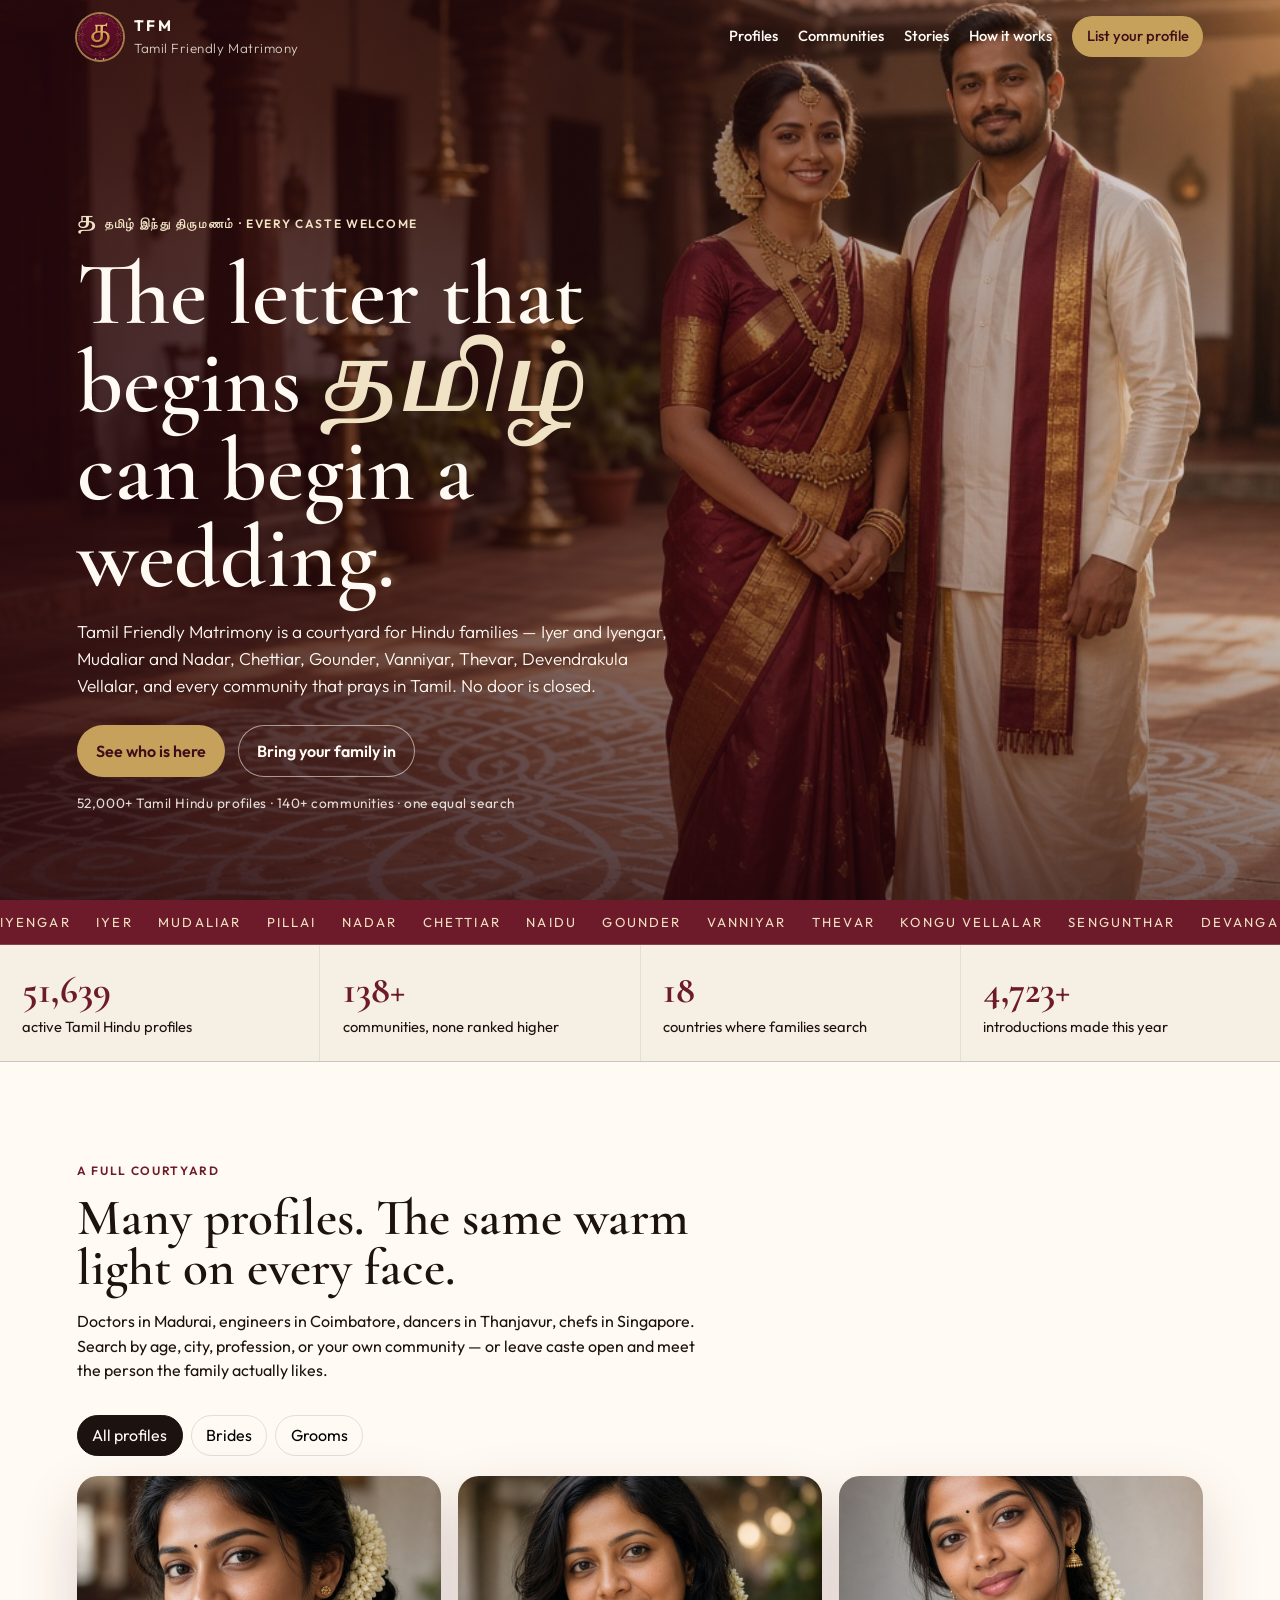
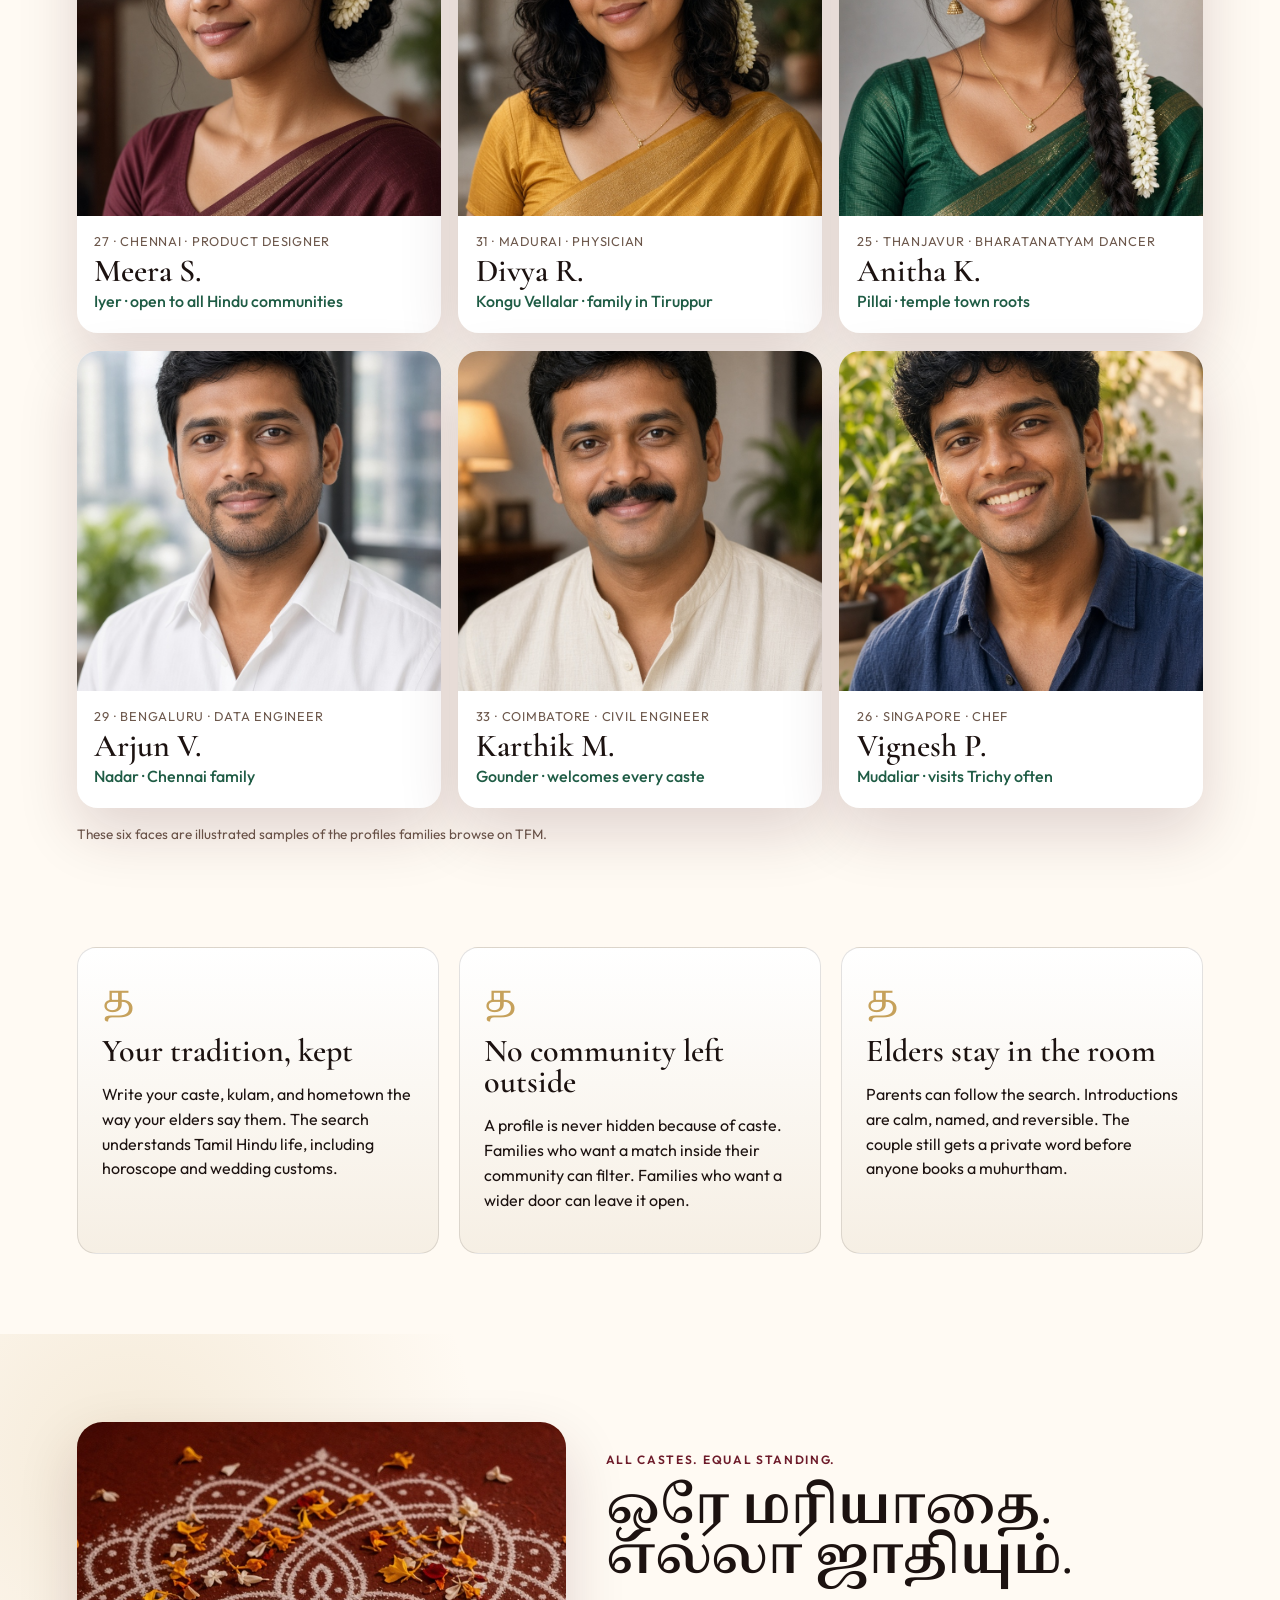
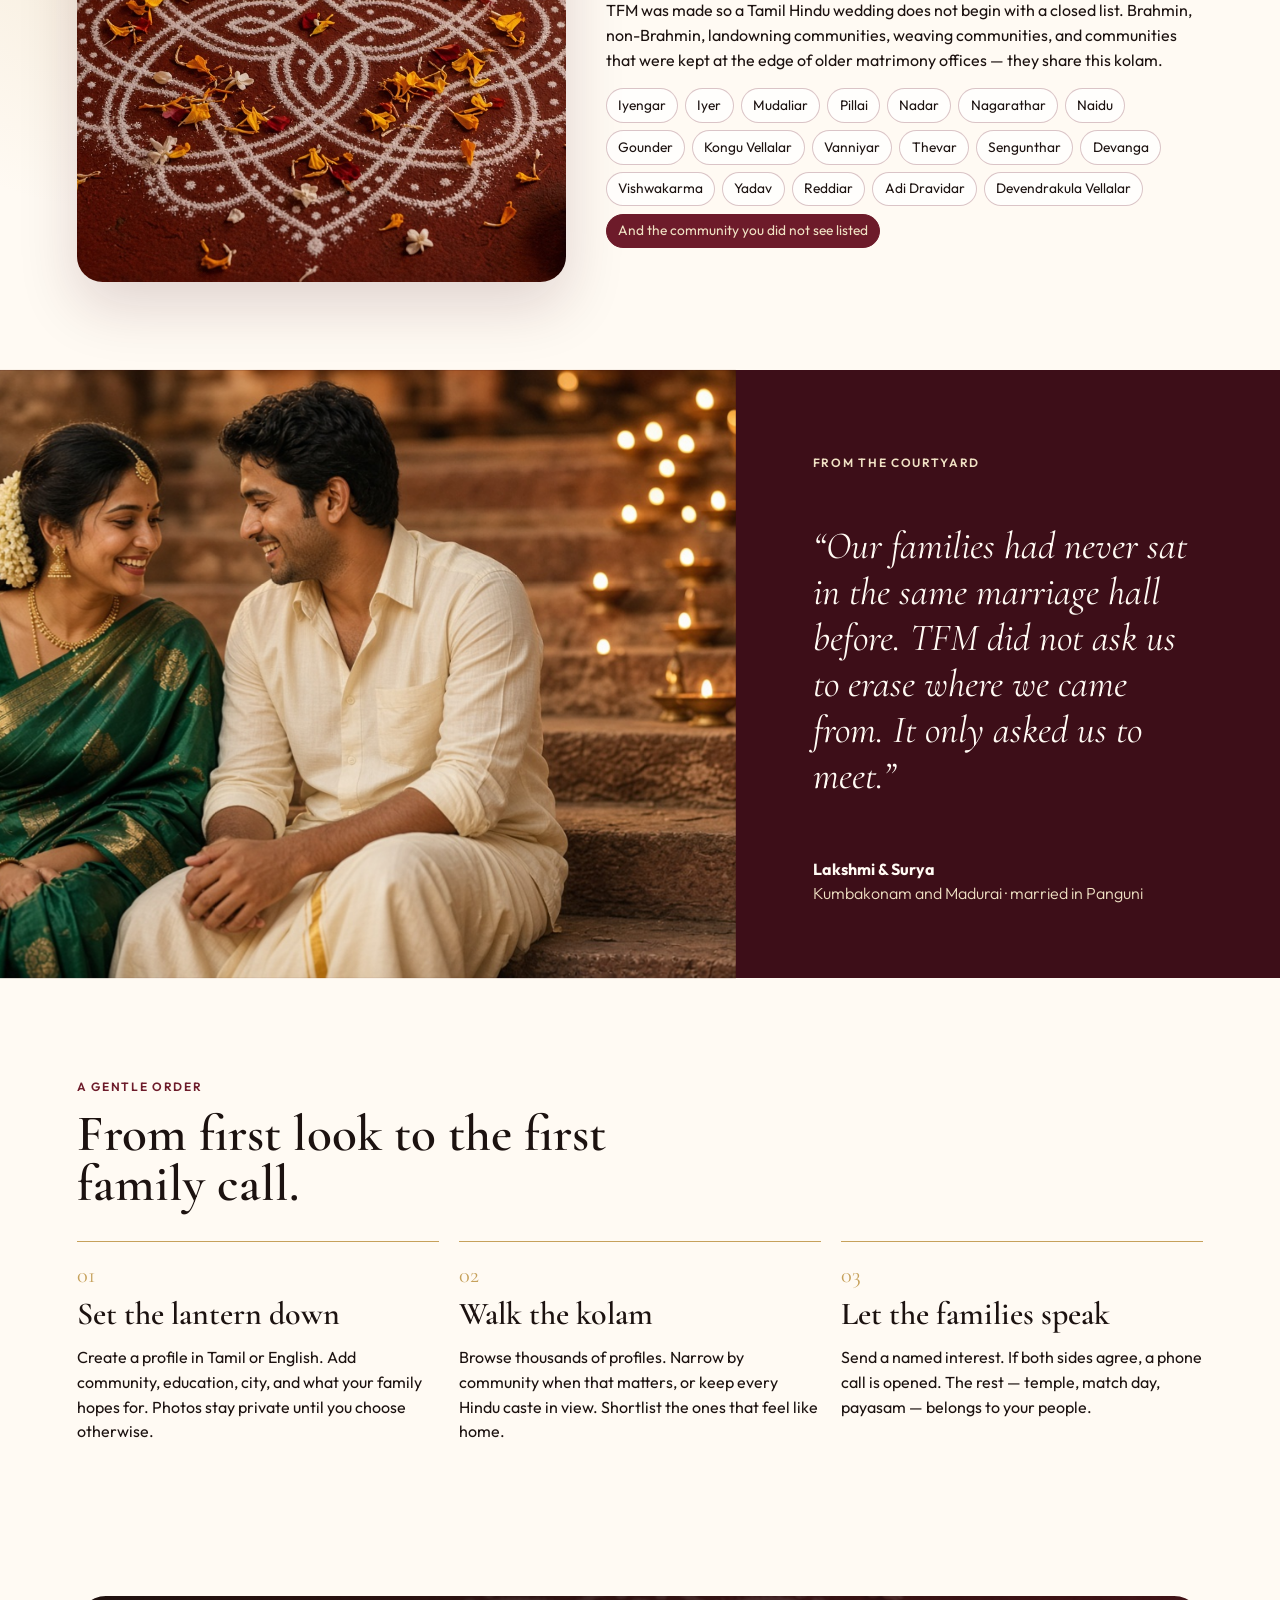
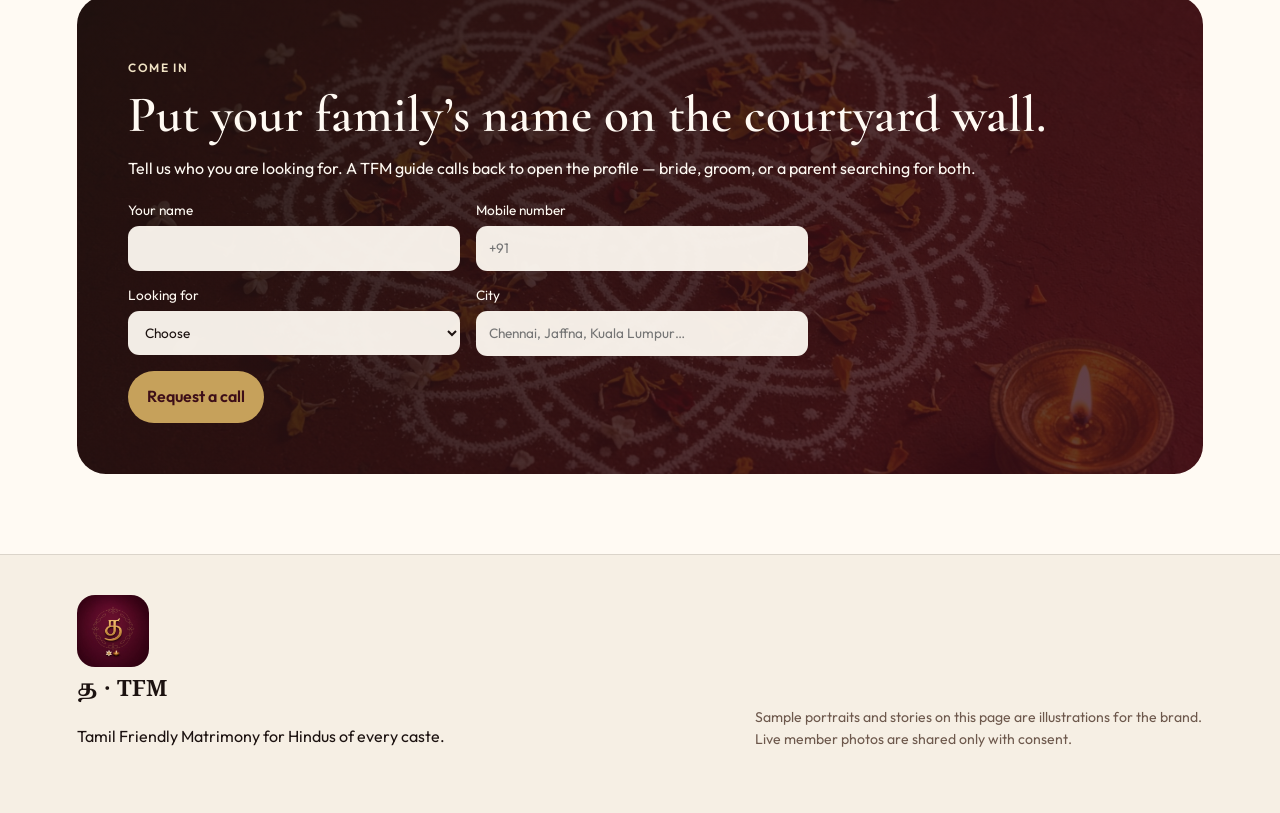
==== index.html @ 695edc6b "Introduce Tamil Friendly Matrimony, open to every Hindu caste. Co-authored-by: Cursor <cursoragent@c" ====
<!DOCTYPE html>
<html lang="en">
<head>
  <meta charset="UTF-8" />
  <meta name="viewport" content="width=device-width, initial-scale=1" />
  <title>TFM — Tamil Friendly Matrimony</title>
  <meta name="description" content="Tamil Friendly Matrimony for Hindu families of every caste. Thousands of profiles across Tamil Nadu and the world, with the same respect for every community." />
  <meta property="og:title" content="TFM — Tamil Friendly Matrimony" />
  <meta property="og:description" content="Every caste. One courtyard. Tamil Hindu matrimony with thousands of profiles." />
  <meta property="og:image" content="assets/tfm-hero.png" />
  <link rel="icon" href="assets/tfm-logo.png" />
  <link rel="preconnect" href="https://fonts.googleapis.com" />
  <link rel="preconnect" href="https://fonts.gstatic.com" crossorigin />
  <link href="https://fonts.googleapis.com/css2?family=Cormorant+Garamond:ital,wght@0,500;0,600;0,700;1,500;1,600&family=Noto+Serif+Tamil:wght@600;700&family=Outfit:wght@300;400;500;600&display=swap" rel="stylesheet" />
  <link rel="stylesheet" href="css/styles.css" />
</head>
<body>
  <a class="skip" href="#profiles">Skip to profiles</a>

  <div class="petals" aria-hidden="true">
    <span></span><span></span><span></span><span></span><span></span><span></span>
  </div>

  <header class="site-header" data-header>
    <a class="brand" href="#top">
      <span class="brand-seal"><img src="assets/tfm-logo.png" alt="" width="46" height="46" /></span>
      <span>
        <strong>TFM</strong>
        <small>Tamil Friendly Matrimony</small>
      </span>
    </a>
    <button class="nav-toggle" type="button" data-nav-toggle aria-expanded="false" aria-controls="site-nav">
      Menu
    </button>
    <nav id="site-nav" data-nav>
      <a href="#profiles">Profiles</a>
      <a href="#communities">Communities</a>
      <a href="#stories">Stories</a>
      <a href="#how">How it works</a>
      <a class="nav-cta" href="#join">List your profile</a>
    </nav>
  </header>

  <main id="top">
    <section class="hero">
      <div class="hero-photo" style="background-image: url('assets/tfm-hero.png')"></div>
      <div class="hero-shade"></div>
      <div class="hero-copy">
        <p class="eyebrow">
          <span class="ta">த</span>
          தமிழ் இந்து திருமணம் · every caste welcome
        </p>
        <h1>The letter that begins <em>தமிழ்</em> can begin a wedding.</h1>
        <p class="lede">
          Tamil Friendly Matrimony is a courtyard for Hindu families — Iyer and Iyengar,
          Mudaliar and Nadar, Chettiar, Gounder, Vanniyar, Thevar, Devendrakula Vellalar,
          and every community that prays in Tamil. No door is closed.
        </p>
        <div class="hero-actions">
          <a class="btn btn-gold" href="#profiles">See who is here</a>
          <a class="btn btn-ghost" href="#join">Bring your family in</a>
        </div>
        <p class="hero-note">52,000+ Tamil Hindu profiles · 140+ communities · one equal search</p>
      </div>
    </section>

    <div class="ticker" aria-hidden="true">
      <div class="ticker-track">
        <span>Iyengar</span><span>Iyer</span><span>Mudaliar</span><span>Pillai</span><span>Nadar</span>
        <span>Chettiar</span><span>Naidu</span><span>Gounder</span><span>Vanniyar</span><span>Thevar</span>
        <span>Kongu Vellalar</span><span>Sengunthar</span><span>Devanga</span><span>Vishwakarma</span>
        <span>Adi Dravidar</span><span>Devendrakula Vellalar</span><span>Yadav</span><span>Reddiar</span>
        <span>Nagarathar</span><span>Saiva Pillai</span>
        <span>Iyengar</span><span>Iyer</span><span>Mudaliar</span><span>Pillai</span><span>Nadar</span>
        <span>Chettiar</span><span>Naidu</span><span>Gounder</span><span>Vanniyar</span><span>Thevar</span>
        <span>Kongu Vellalar</span><span>Sengunthar</span><span>Devanga</span><span>Vishwakarma</span>
        <span>Adi Dravidar</span><span>Devendrakula Vellalar</span><span>Yadav</span><span>Reddiar</span>
        <span>Nagarathar</span><span>Saiva Pillai</span>
      </div>
    </div>

    <section class="stats" aria-label="TFM in numbers">
      <article data-reveal>
        <strong data-count="52480">0</strong>
        <span>active Tamil Hindu profiles</span>
      </article>
      <article data-reveal>
        <strong data-count="140" data-suffix="+">0</strong>
        <span>communities, none ranked higher</span>
      </article>
      <article data-reveal>
        <strong data-count="18">0</strong>
        <span>countries where families search</span>
      </article>
      <article data-reveal>
        <strong data-count="4800" data-suffix="+">0</strong>
        <span>introductions made this year</span>
      </article>
    </section>

    <section class="section" id="profiles">
      <div class="section-head" data-reveal>
        <p class="kicker">A full courtyard</p>
        <h2>Many profiles. The same warm light on every face.</h2>
        <p>
          Doctors in Madurai, engineers in Coimbatore, dancers in Thanjavur, chefs in Singapore.
          Search by age, city, profession, or your own community — or leave caste open and
          meet the person the family actually likes.
        </p>
      </div>
      <div class="filters" role="tablist" aria-label="Filter sample profiles">
        <button type="button" class="is-active" data-filter="all">All profiles</button>
        <button type="button" data-filter="bride">Brides</button>
        <button type="button" data-filter="groom">Grooms</button>
      </div>
      <div class="cards">
        <article class="card" data-side="bride" data-reveal>
          <img src="assets/tfm-profile-meera.png" alt="Portrait of Meera, a sample TFM profile" />
          <div class="card-body">
            <p class="card-meta">27 · Chennai · Product designer</p>
            <h3>Meera S.</h3>
            <p class="community">Iyer · open to all Hindu communities</p>
          </div>
        </article>
        <article class="card" data-side="bride" data-reveal>
          <img src="assets/tfm-profile-divya.png" alt="Portrait of Divya, a sample TFM profile" />
          <div class="card-body">
            <p class="card-meta">31 · Madurai · Physician</p>
            <h3>Divya R.</h3>
            <p class="community">Kongu Vellalar · family in Tiruppur</p>
          </div>
        </article>
        <article class="card" data-side="bride" data-reveal>
          <img src="assets/tfm-profile-anitha.png" alt="Portrait of Anitha, a sample TFM profile" />
          <div class="card-body">
            <p class="card-meta">25 · Thanjavur · Bharatanatyam dancer</p>
            <h3>Anitha K.</h3>
            <p class="community">Pillai · temple town roots</p>
          </div>
        </article>
        <article class="card" data-side="groom" data-reveal>
          <img src="assets/tfm-profile-arjun.png" alt="Portrait of Arjun, a sample TFM profile" />
          <div class="card-body">
            <p class="card-meta">29 · Bengaluru · Data engineer</p>
            <h3>Arjun V.</h3>
            <p class="community">Nadar · Chennai family</p>
          </div>
        </article>
        <article class="card" data-side="groom" data-reveal>
          <img src="assets/tfm-profile-karthik.png" alt="Portrait of Karthik, a sample TFM profile" />
          <div class="card-body">
            <p class="card-meta">33 · Coimbatore · Civil engineer</p>
            <h3>Karthik M.</h3>
            <p class="community">Gounder · welcomes every caste</p>
          </div>
        </article>
        <article class="card" data-side="groom" data-reveal>
          <img src="assets/tfm-profile-vignesh.png" alt="Portrait of Vignesh, a sample TFM profile" />
          <div class="card-body">
            <p class="card-meta">26 · Singapore · Chef</p>
            <h3>Vignesh P.</h3>
            <p class="community">Mudaliar · visits Trichy often</p>
          </div>
        </article>
      </div>
      <p class="fineprint">These six faces are illustrated samples of the profiles families browse on TFM.</p>
    </section>

    <section class="promise">
      <article data-reveal>
        <span class="ta-mark">த</span>
        <h3>Your tradition, kept</h3>
        <p>Write your caste, kulam, and hometown the way your elders say them. The search understands Tamil Hindu life, including horoscope and wedding customs.</p>
      </article>
      <article data-reveal>
        <span class="ta-mark">த</span>
        <h3>No community left outside</h3>
        <p>A profile is never hidden because of caste. Families who want a match inside their community can filter. Families who want a wider door can leave it open.</p>
      </article>
      <article data-reveal>
        <span class="ta-mark">த</span>
        <h3>Elders stay in the room</h3>
        <p>Parents can follow the search. Introductions are calm, named, and reversible. The couple still gets a private word before anyone books a muhurtham.</p>
      </article>
    </section>

    <section class="section communities" id="communities">
      <div class="communities-visual" style="background-image: url('assets/tfm-kolam.png')" data-reveal></div>
      <div class="communities-copy" data-reveal>
        <p class="kicker">All castes. Equal standing.</p>
        <h2>ஒரே மரியாதை. எல்லா ஜாதியும்.</h2>
        <p>
          TFM was made so a Tamil Hindu wedding does not begin with a closed list.
          Brahmin, non-Brahmin, landowning communities, weaving communities,
          and communities that were kept at the edge of older matrimony offices —
          they share this kolam.
        </p>
        <ul class="chips">
          <li>Iyengar</li><li>Iyer</li><li>Mudaliar</li><li>Pillai</li><li>Nadar</li>
          <li>Nagarathar</li><li>Naidu</li><li>Gounder</li><li>Kongu Vellalar</li>
          <li>Vanniyar</li><li>Thevar</li><li>Sengunthar</li><li>Devanga</li>
          <li>Vishwakarma</li><li>Yadav</li><li>Reddiar</li><li>Adi Dravidar</li>
          <li>Devendrakula Vellalar</li><li>And the community you did not see listed</li>
        </ul>
      </div>
    </section>

    <section class="story" id="stories">
      <img src="assets/tfm-story.png" alt="A Tamil couple seated on temple steps in the evening" data-reveal />
      <blockquote data-reveal>
        <p class="kicker">From the courtyard</p>
        <p class="quote">“Our families had never sat in the same marriage hall before. TFM did not ask us to erase where we came from. It only asked us to meet.”</p>
        <footer>
          <strong>Lakshmi &amp; Surya</strong>
          <span>Kumbakonam and Madurai · married in Panguni</span>
        </footer>
      </blockquote>
    </section>

    <section class="section" id="how">
      <div class="section-head" data-reveal>
        <p class="kicker">A gentle order</p>
        <h2>From first look to the first family call.</h2>
      </div>
      <ol class="steps">
        <li data-reveal>
          <span>01</span>
          <h3>Set the lantern down</h3>
          <p>Create a profile in Tamil or English. Add community, education, city, and what your family hopes for. Photos stay private until you choose otherwise.</p>
        </li>
        <li data-reveal>
          <span>02</span>
          <h3>Walk the kolam</h3>
          <p>Browse thousands of profiles. Narrow by community when that matters, or keep every Hindu caste in view. Shortlist the ones that feel like home.</p>
        </li>
        <li data-reveal>
          <span>03</span>
          <h3>Let the families speak</h3>
          <p>Send a named interest. If both sides agree, a phone call is opened. The rest — temple, match day, payasam — belongs to your people.</p>
        </li>
      </ol>
    </section>

    <section class="join" id="join">
      <div class="join-panel" data-reveal>
        <p class="kicker">Come in</p>
        <h2>Put your family’s name on the courtyard wall.</h2>
        <p>Tell us who you are looking for. A TFM guide calls back to open the profile — bride, groom, or a parent searching for both.</p>
        <form data-join-form>
          <label>Your name
            <input name="name" required maxlength="80" autocomplete="name" />
          </label>
          <label>Mobile number
            <input name="phone" required inputmode="tel" autocomplete="tel" placeholder="+91" />
          </label>
          <label>Looking for
            <select name="looking" required>
              <option value="">Choose</option>
              <option>A bride</option>
              <option>A groom</option>
              <option>I am a parent, searching with my child</option>
            </select>
          </label>
          <label>City
            <input name="city" required maxlength="80" placeholder="Chennai, Jaffna, Kuala Lumpur…" />
          </label>
          <button class="btn btn-gold" type="submit">Request a call</button>
        </form>
        <p class="thanks" data-thanks hidden>Thank you. We have your note. A guide will call this number to begin the profile.</p>
      </div>
    </section>
  </main>

  <footer class="site-footer">
    <div>
      <img src="assets/tfm-logo.png" alt="" width="64" height="64" />
      <strong>த · TFM</strong>
      <p>Tamil Friendly Matrimony for Hindus of every caste.</p>
    </div>
    <p class="footer-note">Sample portraits and stories on this page are illustrations for the brand. Live member photos are shared only with consent.</p>
  </footer>

  <script src="js/main.js"></script>
</body>
</html>
---- css/styles.css ----
:root {
  --ink: #1c1210;
  --maroon: #6d1b2a;
  --maroon-deep: #3d0e18;
  --gold: #c6a15b;
  --gold-soft: #f0e2c4;
  --sand: #f6efe4;
  --cream: #fffaf3;
  --leaf: #1f5c45;
  --line: rgba(28, 18, 16, 0.12);
  --serif: "Cormorant Garamond", "Noto Serif Tamil", Georgia, serif;
  --tamil: "Noto Serif Tamil", "Cormorant Garamond", serif;
  --sans: "Outfit", "Segoe UI", sans-serif;
  --shadow: 0 24px 60px rgba(61, 14, 24, 0.16);
}

* { box-sizing: border-box; }
html { scroll-behavior: smooth; }
body {
  margin: 0;
  color: var(--ink);
  background: var(--cream);
  font-family: var(--sans);
  font-weight: 400;
  line-height: 1.55;
}
img { max-width: 100%; display: block; }
a { color: inherit; }
button, input, select { font: inherit; }
.skip {
  position: absolute;
  left: 1rem;
  top: -4rem;
  background: var(--gold);
  padding: 0.5rem 0.8rem;
  z-index: 20;
}
.skip:focus { top: 1rem; }

.petals { position: fixed; inset: 0; pointer-events: none; z-index: 8; overflow: hidden; }
.petals span {
  position: absolute;
  top: -10vh;
  width: 10px;
  height: 14px;
  border-radius: 70% 10% 70% 10%;
  background: linear-gradient(160deg, #f3c15b, #c45a2a);
  opacity: 0.55;
  animation: fall linear infinite;
}
.petals span:nth-child(1) { left: 8%; animation-duration: 14s; animation-delay: -2s; }
.petals span:nth-child(2) { left: 22%; animation-duration: 18s; width: 8px; background: #f7f1df; }
.petals span:nth-child(3) { left: 47%; animation-duration: 16s; animation-delay: -8s; }
.petals span:nth-child(4) { left: 63%; animation-duration: 20s; animation-delay: -4s; background: #fff; opacity: 0.7; }
.petals span:nth-child(5) { left: 78%; animation-duration: 15s; animation-delay: -11s; }
.petals span:nth-child(6) { left: 91%; animation-duration: 19s; animation-delay: -6s; }

@keyframes fall {
  0% { transform: translate3d(0, -10vh, 0) rotate(0deg); }
  100% { transform: translate3d(40px, 110vh, 0) rotate(240deg); }
}

.site-header {
  position: fixed;
  z-index: 10;
  top: 0;
  left: 0;
  right: 0;
  display: flex;
  align-items: center;
  justify-content: space-between;
  gap: 1rem;
  padding: 0.85rem 6vw;
  color: var(--cream);
  transition: background 0.3s ease, color 0.3s ease, box-shadow 0.3s ease;
}
.site-header.is-scrolled {
  background: rgba(255, 250, 243, 0.94);
  color: var(--ink);
  box-shadow: 0 1px 0 var(--line);
  backdrop-filter: blur(12px);
}
.brand { display: flex; align-items: center; gap: 0.7rem; text-decoration: none; }
.brand img {
  width: 46px;
  height: 46px;
  object-fit: cover;
  object-position: center 46%;
  transform: scale(1.72);
}
.brand { overflow: visible; }
.brand-seal {
  width: 46px;
  height: 46px;
  border-radius: 50%;
  overflow: hidden;
  flex: none;
  box-shadow: 0 0 0 2px rgba(198, 161, 91, 0.75);
}
.brand strong { display: block; letter-spacing: 0.16em; font-size: 0.95rem; }
.brand small { display: block; font-weight: 300; letter-spacing: 0.04em; opacity: 0.8; }
.site-header nav { display: flex; align-items: center; gap: 1.25rem; }
.site-header nav a { text-decoration: none; font-size: 0.92rem; font-weight: 500; }
.nav-cta {
  padding: 0.55rem 0.9rem;
  border-radius: 999px;
  background: var(--gold);
  color: var(--maroon-deep);
}
.nav-toggle {
  display: none;
  border: 1px solid currentColor;
  background: transparent;
  color: inherit;
  border-radius: 999px;
  padding: 0.4rem 0.75rem;
}

.hero {
  position: relative;
  min-height: 100vh;
  display: grid;
  align-items: end;
  color: var(--cream);
  overflow: hidden;
}
.hero-photo {
  position: absolute;
  inset: -4%;
  background-size: cover;
  background-position: center 30%;
  animation: ken 22s ease-in-out infinite alternate;
}
.hero-shade {
  position: absolute;
  inset: 0;
  background:
    linear-gradient(90deg, rgba(40, 8, 14, 0.82) 0%, rgba(40, 8, 14, 0.5) 46%, rgba(40, 8, 14, 0.12) 100%),
    linear-gradient(to top, rgba(28, 8, 12, 0.55), transparent 40%);
}
.hero-copy {
  position: relative;
  z-index: 1;
  width: min(760px, 92vw);
  padding: 18vh 6vw 8vh;
}
.eyebrow, .kicker {
  letter-spacing: 0.14em;
  text-transform: uppercase;
  font-size: 0.75rem;
  font-weight: 600;
  color: var(--gold-soft);
}
.ta {
  font-family: var(--tamil);
  font-size: 1.35rem;
  text-transform: none;
  letter-spacing: 0;
  margin-right: 0.35rem;
}
h1, h2, h3 { font-family: var(--serif); font-weight: 600; line-height: 0.98; }
h1 { font-size: clamp(3.2rem, 7vw, 6.4rem); margin: 0.4rem 0 1rem; }
h1 em { font-style: italic; color: var(--gold-soft); }
.lede { font-size: 1.08rem; max-width: 40rem; font-weight: 300; }
.hero-actions { display: flex; flex-wrap: wrap; gap: 0.8rem; margin: 1.6rem 0 1rem; }
.btn {
  display: inline-flex;
  align-items: center;
  text-decoration: none;
  border: 0;
  cursor: pointer;
  border-radius: 999px;
  padding: 0.85rem 1.2rem;
  font-weight: 600;
}
.btn-gold { background: var(--gold); color: var(--maroon-deep); }
.btn-gold:hover { transform: translateY(-1px); }
.btn-ghost { color: var(--cream); box-shadow: inset 0 0 0 1px rgba(255, 250, 243, 0.55); background: transparent; }
.hero-note { font-size: 0.85rem; letter-spacing: 0.04em; opacity: 0.86; }

@keyframes ken {
  from { transform: scale(1) translate3d(0, 0, 0); }
  to { transform: scale(1.08) translate3d(-1.5%, -1%, 0); }
}

.ticker {
  background: var(--maroon);
  color: var(--gold-soft);
  overflow: hidden;
  border-bottom: 1px solid rgba(240, 226, 196, 0.2);
}
.ticker-track {
  display: flex;
  gap: 1.6rem;
  width: max-content;
  padding: 0.75rem 0;
  animation: marquee 36s linear infinite;
  font-size: 0.82rem;
  letter-spacing: 0.16em;
  text-transform: uppercase;
}
@keyframes marquee {
  from { transform: translateX(0); }
  to { transform: translateX(-50%); }
}

.stats {
  display: grid;
  grid-template-columns: repeat(4, 1fr);
  gap: 1px;
  background: var(--line);
  border-bottom: 1px solid var(--line);
}
.stats article {
  background: var(--sand);
  padding: 1.6rem 1.4rem 1.4rem;
}
.stats strong {
  display: block;
  font-family: var(--serif);
  font-size: clamp(2rem, 3vw, 3rem);
  line-height: 1;
  color: var(--maroon);
}
.stats span { display: block; margin-top: 0.4rem; font-size: 0.92rem; }

.section { padding: 5.5rem 6vw; }
.section-head { max-width: 40rem; margin-bottom: 2rem; }
.section-head .kicker, .communities-copy .kicker, .join-panel .kicker { color: var(--maroon); }
h2 { font-size: clamp(2.4rem, 4vw, 4.2rem); margin: 0.3rem 0 0.8rem; }
.filters { display: flex; gap: 0.5rem; margin-bottom: 1.2rem; }
.filters button {
  border: 1px solid var(--line);
  background: transparent;
  border-radius: 999px;
  padding: 0.45rem 0.9rem;
  cursor: pointer;
}
.filters button.is-active { background: var(--ink); color: var(--cream); border-color: var(--ink); }

.cards {
  display: grid;
  grid-template-columns: repeat(3, 1fr);
  gap: 1.1rem;
}
.card {
  background: white;
  border-radius: 1.3rem;
  overflow: hidden;
  box-shadow: var(--shadow);
  transform: translateY(18px);
}
.card[hidden] { display: none; }
.card img {
  height: 340px;
  width: 100%;
  object-fit: cover;
  transition: transform 0.8s ease;
}
.card:hover img { transform: scale(1.05); }
.card-body { padding: 1rem 1.1rem 1.2rem; }
.card-meta { margin: 0; font-size: 0.8rem; letter-spacing: 0.06em; text-transform: uppercase; color: #6d584c; }
.card h3 { margin: 0.2rem 0; font-size: 2rem; }
.community { margin: 0; color: var(--leaf); font-weight: 500; }
.fineprint { margin-top: 1rem; color: #6d584c; font-size: 0.85rem; }

.promise {
  display: grid;
  grid-template-columns: repeat(3, 1fr);
  gap: 1.2rem;
  padding: 0 6vw 5rem;
}
.promise article {
  padding: 1.5rem;
  border-radius: 1.2rem;
  background: linear-gradient(180deg, #fff, var(--sand));
  border: 1px solid var(--line);
}
.ta-mark {
  font-family: var(--tamil);
  font-size: 2.4rem;
  color: var(--gold);
  display: inline-block;
  animation: pulse 3.4s ease-in-out infinite;
}
@keyframes pulse {
  0%, 100% { transform: scale(1); }
  50% { transform: scale(1.08); }
}
.promise h3 { font-size: 2rem; margin: 0.2rem 0 0.4rem; }

.communities {
  display: grid;
  grid-template-columns: 0.9fr 1.1fr;
  gap: 2.5rem;
  align-items: center;
  background:
    radial-gradient(circle at 10% 20%, rgba(198, 161, 91, 0.18), transparent 28%),
    var(--cream);
}
.communities-visual {
  min-height: 460px;
  border-radius: 1.6rem;
  background-size: cover;
  background-position: center;
  box-shadow: var(--shadow);
  animation: ken 18s ease-in-out infinite alternate;
}
.chips { display: flex; flex-wrap: wrap; gap: 0.45rem; padding: 0; list-style: none; }
.chips li {
  border: 1px solid rgba(109, 27, 42, 0.25);
  border-radius: 999px;
  padding: 0.35rem 0.7rem;
  font-size: 0.86rem;
  background: rgba(255, 255, 255, 0.7);
}
.chips li:last-child { background: var(--maroon); color: var(--gold-soft); border-color: var(--maroon); }

.story {
  display: grid;
  grid-template-columns: 1.15fr 0.85fr;
  min-height: 560px;
  background: var(--maroon-deep);
  color: var(--cream);
}
.story img { width: 100%; height: 100%; object-fit: cover; min-height: 420px; }
.story blockquote { margin: 0; padding: 8vh 6vw; display: flex; flex-direction: column; justify-content: center; }
.quote {
  font-family: var(--serif);
  font-size: clamp(1.8rem, 3vw, 2.7rem);
  line-height: 1.2;
  font-style: italic;
}
.story footer { margin-top: 1.2rem; }
.story footer span { display: block; color: var(--gold-soft); font-weight: 300; }

.steps {
  list-style: none;
  padding: 0;
  display: grid;
  grid-template-columns: repeat(3, 1fr);
  gap: 1.2rem;
  counter-reset: none;
}
.steps li {
  padding-top: 1rem;
  border-top: 1px solid var(--gold);
}
.steps span {
  font-family: var(--serif);
  color: var(--gold);
  font-size: 1.4rem;
}
.steps h3 { font-size: 2rem; margin: 0.3rem 0; }

.join { padding: 2rem 6vw 5rem; }
.join-panel {
  background: var(--ink);
  color: var(--cream);
  border-radius: 1.8rem;
  padding: clamp(1.5rem, 4vw, 3.5rem);
  background-image:
    linear-gradient(120deg, rgba(28, 18, 16, 0.88), rgba(61, 14, 24, 0.78)),
    url("../assets/tfm-kolam.png");
  background-size: cover;
  background-position: center;
}
.join-panel .kicker { color: var(--gold-soft); }
.join form {
  display: grid;
  grid-template-columns: 1fr 1fr;
  gap: 0.9rem 1rem;
  margin-top: 1.2rem;
  max-width: 680px;
}
.join label { display: flex; flex-direction: column; gap: 0.3rem; font-size: 0.85rem; }
.join input, .join select {
  border: 0;
  border-radius: 0.7rem;
  padding: 0.75rem 0.8rem;
  background: rgba(255, 250, 243, 0.94);
  color: var(--ink);
}
.join button { justify-self: start; }
.thanks { font-family: var(--serif); font-size: 2rem; max-width: 28rem; }

.site-footer {
  display: flex;
  justify-content: space-between;
  gap: 2rem;
  padding: 2.5rem 6vw 3rem;
  background: var(--sand);
  border-top: 1px solid var(--line);
}
.site-footer img {
  width: 72px;
  height: 72px;
  border-radius: 18px;
  object-fit: cover;
  object-position: center 42%;
}
.site-footer strong { display: block; font-family: var(--tamil); font-size: 1.4rem; margin-top: 0.4rem; }
.footer-note { max-width: 28rem; color: #6d584c; font-size: 0.88rem; align-self: end; }

[data-reveal] { opacity: 0; transform: translateY(16px); }
[data-reveal].is-in { animation: rise 0.8s ease forwards; }
.stats article:nth-child(2), .cards .card:nth-child(2), .steps li:nth-child(2) { animation-delay: 0.08s; }
.stats article:nth-child(3), .cards .card:nth-child(3), .promise article:nth-child(2), .steps li:nth-child(3) { animation-delay: 0.16s; }
.stats article:nth-child(4), .cards .card:nth-child(4), .promise article:nth-child(3) { animation-delay: 0.24s; }
.cards .card:nth-child(5) { animation-delay: 0.32s; }
.cards .card:nth-child(6) { animation-delay: 0.4s; }
@keyframes rise {
  to { opacity: 1; transform: none; }
}

@media (max-width: 980px) {
  .stats, .cards, .promise, .steps, .communities, .story { grid-template-columns: 1fr; }
  .cards { grid-template-columns: 1fr 1fr; }
  .site-header nav {
    display: none;
    position: absolute;
    top: 100%;
    left: 0;
    right: 0;
    flex-direction: column;
    align-items: flex-start;
    padding: 1rem 6vw 1.2rem;
    background: var(--cream);
    color: var(--ink);
  }
  .site-header nav.is-open { display: flex; }
  .nav-toggle { display: inline-flex; }
  .join form, .site-footer { grid-template-columns: 1fr; display: grid; }
}
@media (max-width: 640px) {
  .cards, .stats { grid-template-columns: 1fr; }
  .hero-copy { padding-top: 22vh; }
}

@media (prefers-reduced-motion: reduce) {
  *, *::before, *::after {
    animation: none !important;
    transition: none !important;
  }
  [data-reveal] { opacity: 1; transform: none; }
}
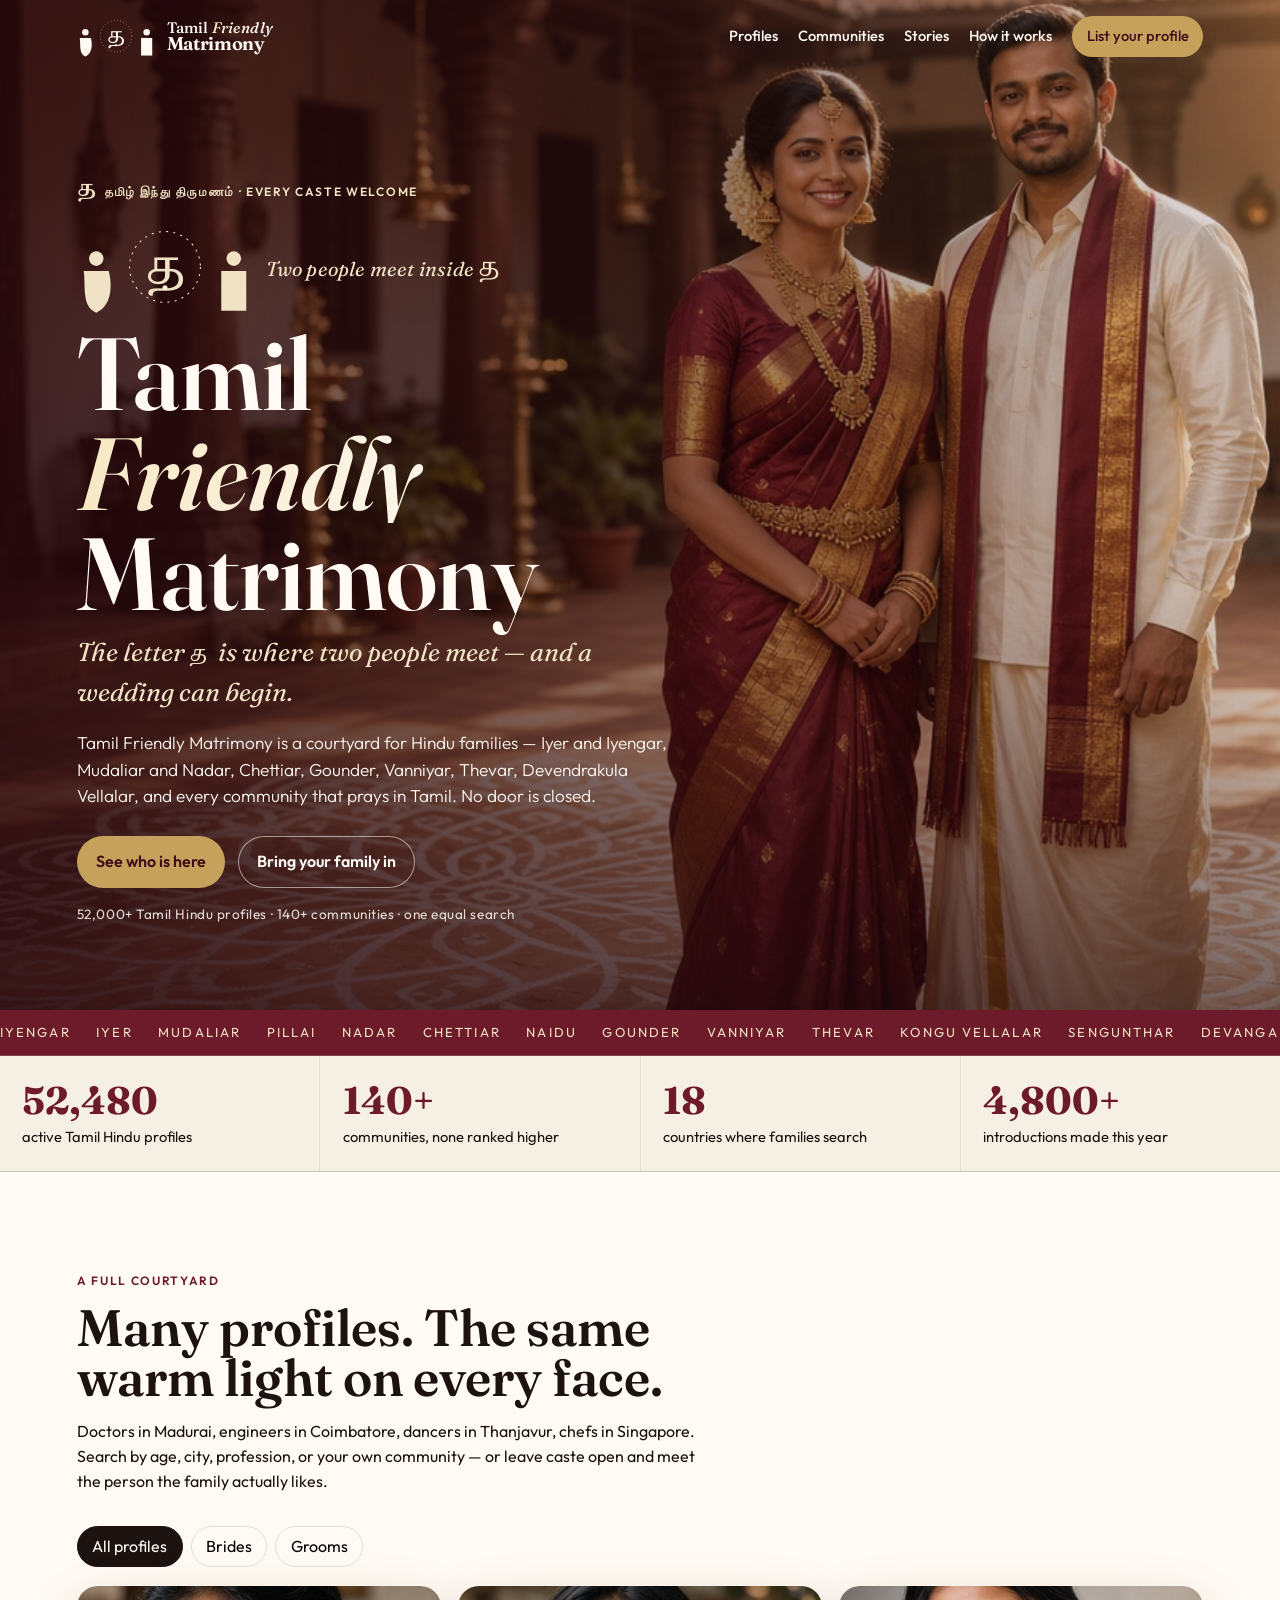
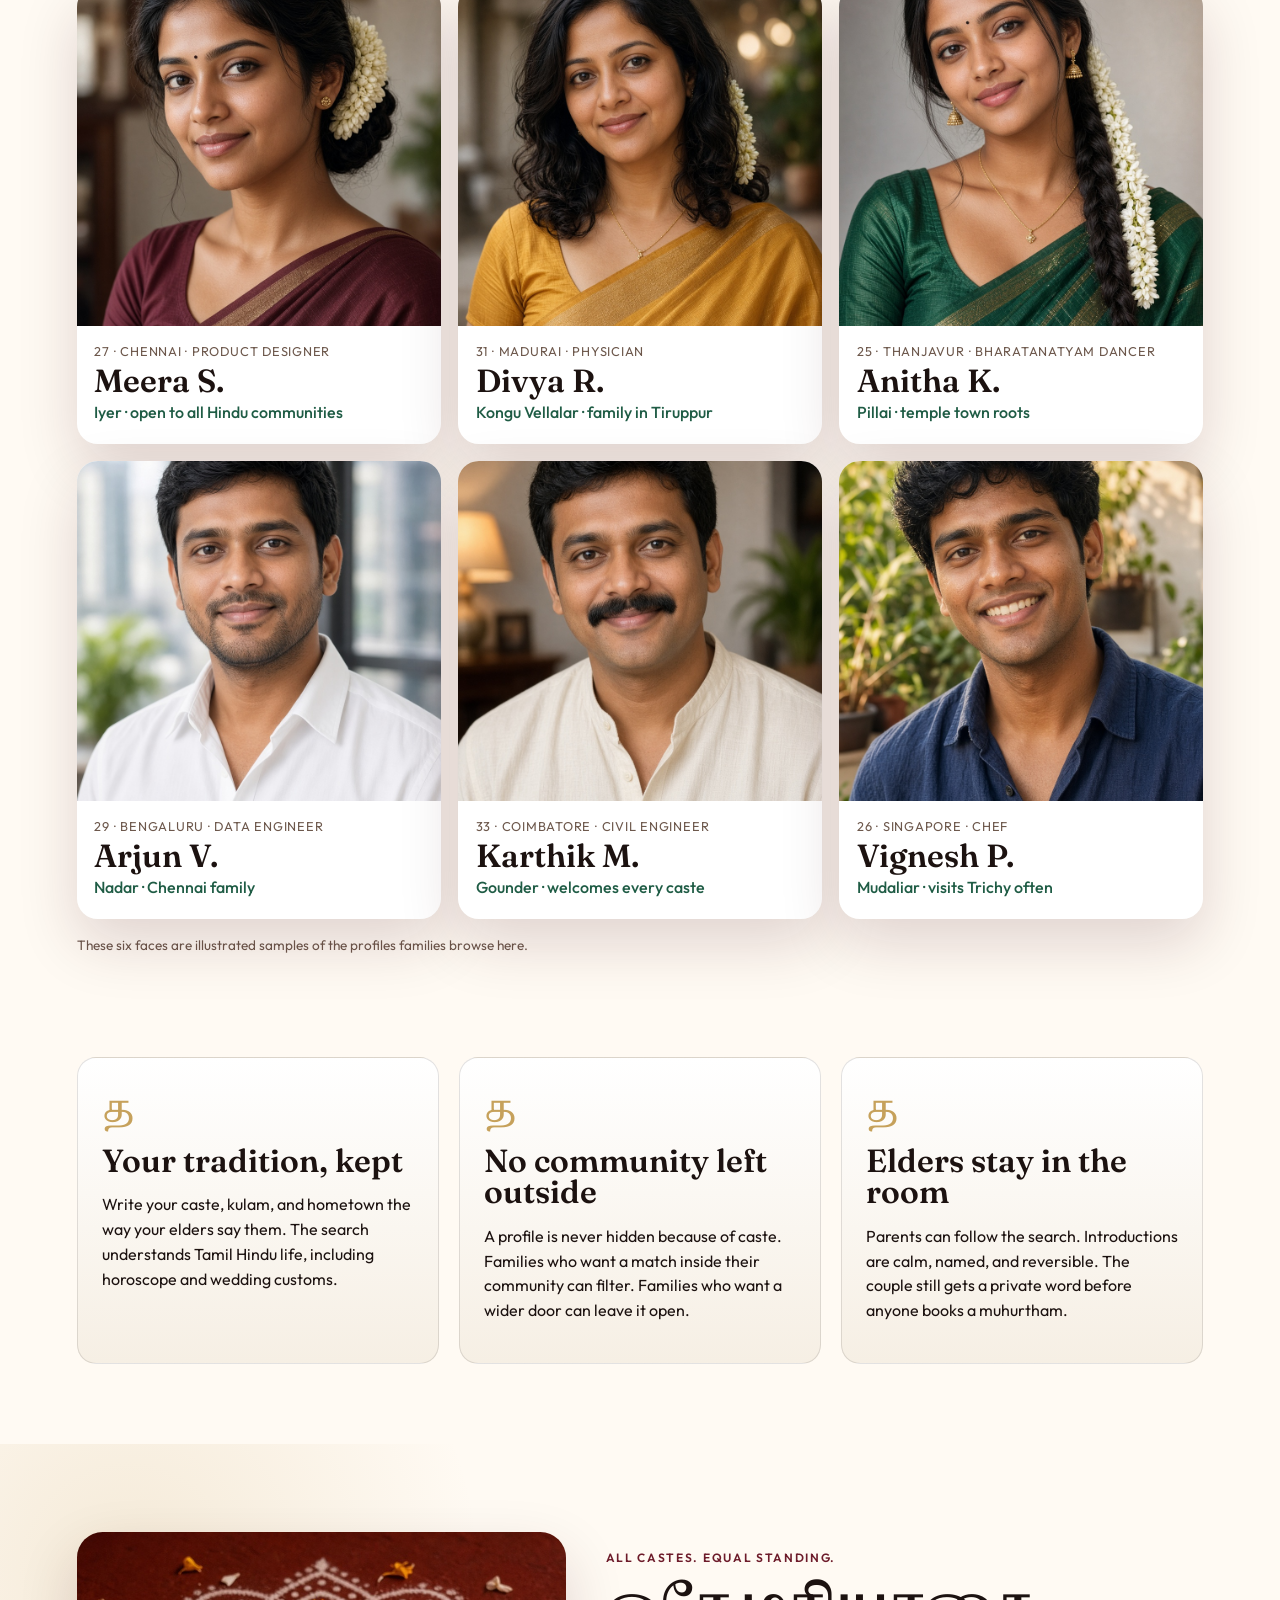
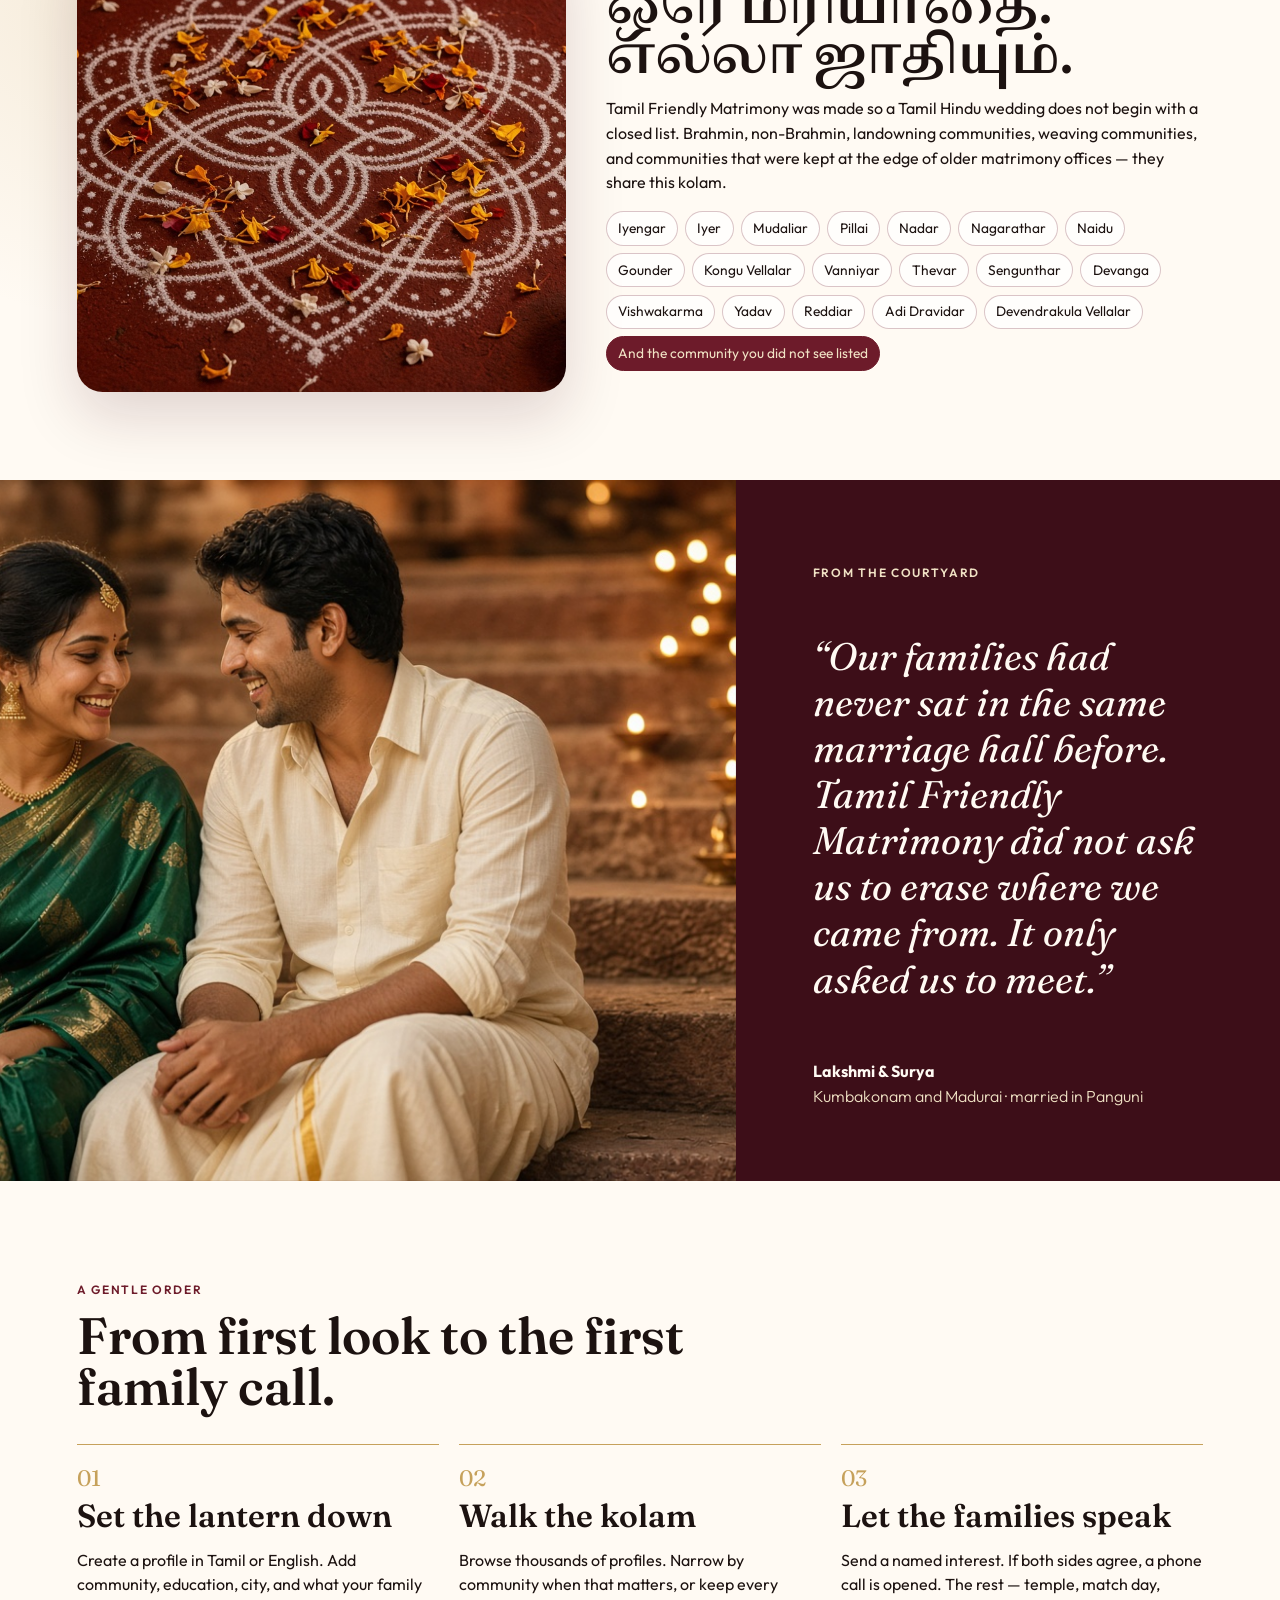
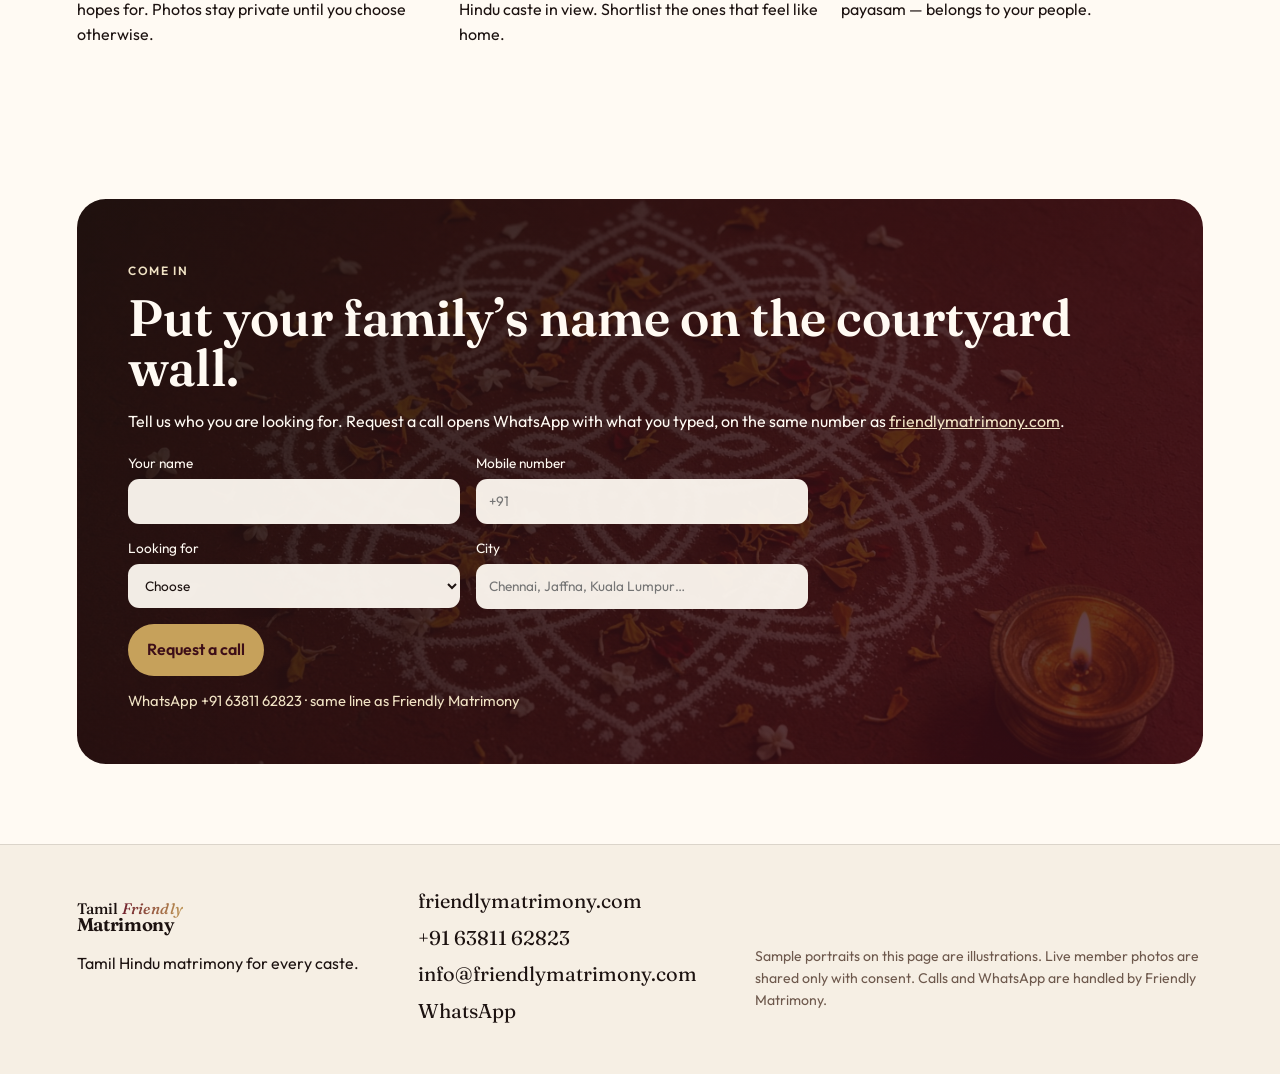
==== commit 401b1a96: "Replace the TFM mark with an animated Tamil Friendly Matrimony wordmark and send call requests to Wh" ====
--- a/index.html
+++ b/index.html
@@ -3,15 +3,15 @@
 <head>
   <meta charset="UTF-8" />
   <meta name="viewport" content="width=device-width, initial-scale=1" />
-  <title>TFM — Tamil Friendly Matrimony</title>
+  <title>Tamil Friendly Matrimony</title>
   <meta name="description" content="Tamil Friendly Matrimony for Hindu families of every caste. Thousands of profiles across Tamil Nadu and the world, with the same respect for every community." />
-  <meta property="og:title" content="TFM — Tamil Friendly Matrimony" />
+  <meta property="og:title" content="Tamil Friendly Matrimony" />
   <meta property="og:description" content="Every caste. One courtyard. Tamil Hindu matrimony with thousands of profiles." />
   <meta property="og:image" content="assets/tfm-hero.png" />
   <link rel="icon" href="assets/tfm-logo.png" />
   <link rel="preconnect" href="https://fonts.googleapis.com" />
   <link rel="preconnect" href="https://fonts.gstatic.com" crossorigin />
-  <link href="https://fonts.googleapis.com/css2?family=Cormorant+Garamond:ital,wght@0,500;0,600;0,700;1,500;1,600&family=Noto+Serif+Tamil:wght@600;700&family=Outfit:wght@300;400;500;600&display=swap" rel="stylesheet" />
+  <link href="https://fonts.googleapis.com/css2?family=Fraunces:ital,opsz,wght@0,9..144,500;0,9..144,640;1,9..144,500&family=Noto+Serif+Tamil:wght@600;700&family=Outfit:wght@300;400;500;600&display=swap" rel="stylesheet" />
   <link rel="stylesheet" href="css/styles.css" />
 </head>
 <body>
@@ -23,10 +23,25 @@
 
   <header class="site-header" data-header>
     <a class="brand" href="#top">
-      <span class="brand-seal"><img src="assets/tfm-logo.png" alt="" width="46" height="46" /></span>
-      <span>
-        <strong>TFM</strong>
-        <small>Tamil Friendly Matrimony</small>
+      <span class="couple-mark" aria-hidden="true">
+        <svg class="couple-svg" viewBox="0 0 168 96">
+          <circle class="kolam-ring" cx="84" cy="46" r="34" />
+          <text class="tha" x="84" y="62">த</text>
+          <g class="walk walk-left">
+            <circle cx="18" cy="38" r="7" />
+            <path d="M6 50c2 16-2 34 12 40 14-6 16-24 12-40z" />
+          </g>
+          <g class="walk walk-right">
+            <circle cx="150" cy="38" r="7" />
+            <path d="M138 50h24v38h-24z" />
+          </g>
+          <path class="clasp" d="M28 72c22-12 90-12 112 0" />
+          <circle class="spark" cx="84" cy="66" r="2.4" />
+        </svg>
+      </span>
+      <span class="wordmark">
+        <span>Tamil <em>Friendly</em></span>
+        <strong>Matrimony</strong>
       </span>
     </a>
     <button class="nav-toggle" type="button" data-nav-toggle aria-expanded="false" aria-controls="site-nav">
@@ -50,7 +65,29 @@
           <span class="ta">த</span>
           தமிழ் இந்து திருமணம் · every caste welcome
         </p>
-        <h1>The letter that begins <em>தமிழ்</em> can begin a wedding.</h1>
+        <div class="hero-seal" aria-hidden="true">
+          <svg class="couple-svg couple-svg-hero" viewBox="0 0 168 96">
+            <circle class="kolam-ring" cx="84" cy="46" r="34" />
+            <text class="tha" x="84" y="62">த</text>
+            <g class="walk walk-left">
+              <circle cx="18" cy="38" r="7" />
+              <path d="M6 50c2 16-2 34 12 40 14-6 16-24 12-40z" />
+            </g>
+            <g class="walk walk-right">
+              <circle cx="150" cy="38" r="7" />
+              <path d="M138 50h24v38h-24z" />
+            </g>
+            <path class="clasp" d="M28 72c22-12 90-12 112 0" />
+            <circle class="spark" cx="84" cy="66" r="2.4" />
+          </svg>
+          <p>Two people meet inside <span>த</span></p>
+        </div>
+        <h1 class="hero-title">
+          <span>Tamil</span>
+          <span class="shine">Friendly</span>
+          <span>Matrimony</span>
+        </h1>
+        <p class="hero-poem">The letter <span class="ta">த</span> is where two people meet — and a wedding can begin.</p>
         <p class="lede">
           Tamil Friendly Matrimony is a courtyard for Hindu families — Iyer and Iyengar,
           Mudaliar and Nadar, Chettiar, Gounder, Vanniyar, Thevar, Devendrakula Vellalar,
@@ -79,7 +116,7 @@
       </div>
     </div>
 
-    <section class="stats" aria-label="TFM in numbers">
+    <section class="stats" aria-label="In numbers">
       <article data-reveal>
         <strong data-count="52480">0</strong>
         <span>active Tamil Hindu profiles</span>
@@ -115,7 +152,7 @@
       </div>
       <div class="cards">
         <article class="card" data-side="bride" data-reveal>
-          <img src="assets/tfm-profile-meera.png" alt="Portrait of Meera, a sample TFM profile" />
+          <img src="assets/tfm-profile-meera.png" alt="Portrait of Meera, a sample profile" />
           <div class="card-body">
             <p class="card-meta">27 · Chennai · Product designer</p>
             <h3>Meera S.</h3>
@@ -123,7 +160,7 @@
           </div>
         </article>
         <article class="card" data-side="bride" data-reveal>
-          <img src="assets/tfm-profile-divya.png" alt="Portrait of Divya, a sample TFM profile" />
+          <img src="assets/tfm-profile-divya.png" alt="Portrait of Divya, a sample profile" />
           <div class="card-body">
             <p class="card-meta">31 · Madurai · Physician</p>
             <h3>Divya R.</h3>
@@ -131,7 +168,7 @@
           </div>
         </article>
         <article class="card" data-side="bride" data-reveal>
-          <img src="assets/tfm-profile-anitha.png" alt="Portrait of Anitha, a sample TFM profile" />
+          <img src="assets/tfm-profile-anitha.png" alt="Portrait of Anitha, a sample profile" />
           <div class="card-body">
             <p class="card-meta">25 · Thanjavur · Bharatanatyam dancer</p>
             <h3>Anitha K.</h3>
@@ -139,7 +176,7 @@
           </div>
         </article>
         <article class="card" data-side="groom" data-reveal>
-          <img src="assets/tfm-profile-arjun.png" alt="Portrait of Arjun, a sample TFM profile" />
+          <img src="assets/tfm-profile-arjun.png" alt="Portrait of Arjun, a sample profile" />
           <div class="card-body">
             <p class="card-meta">29 · Bengaluru · Data engineer</p>
             <h3>Arjun V.</h3>
@@ -147,7 +184,7 @@
           </div>
         </article>
         <article class="card" data-side="groom" data-reveal>
-          <img src="assets/tfm-profile-karthik.png" alt="Portrait of Karthik, a sample TFM profile" />
+          <img src="assets/tfm-profile-karthik.png" alt="Portrait of Karthik, a sample profile" />
           <div class="card-body">
             <p class="card-meta">33 · Coimbatore · Civil engineer</p>
             <h3>Karthik M.</h3>
@@ -155,7 +192,7 @@
           </div>
         </article>
         <article class="card" data-side="groom" data-reveal>
-          <img src="assets/tfm-profile-vignesh.png" alt="Portrait of Vignesh, a sample TFM profile" />
+          <img src="assets/tfm-profile-vignesh.png" alt="Portrait of Vignesh, a sample profile" />
           <div class="card-body">
             <p class="card-meta">26 · Singapore · Chef</p>
             <h3>Vignesh P.</h3>
@@ -163,7 +200,7 @@
           </div>
         </article>
       </div>
-      <p class="fineprint">These six faces are illustrated samples of the profiles families browse on TFM.</p>
+      <p class="fineprint">These six faces are illustrated samples of the profiles families browse here.</p>
     </section>
 
     <section class="promise">
@@ -190,7 +227,7 @@
         <p class="kicker">All castes. Equal standing.</p>
         <h2>ஒரே மரியாதை. எல்லா ஜாதியும்.</h2>
         <p>
-          TFM was made so a Tamil Hindu wedding does not begin with a closed list.
+          Tamil Friendly Matrimony was made so a Tamil Hindu wedding does not begin with a closed list.
           Brahmin, non-Brahmin, landowning communities, weaving communities,
           and communities that were kept at the edge of older matrimony offices —
           they share this kolam.
@@ -209,7 +246,7 @@
       <img src="assets/tfm-story.png" alt="A Tamil couple seated on temple steps in the evening" data-reveal />
       <blockquote data-reveal>
         <p class="kicker">From the courtyard</p>
-        <p class="quote">“Our families had never sat in the same marriage hall before. TFM did not ask us to erase where we came from. It only asked us to meet.”</p>
+        <p class="quote">“Our families had never sat in the same marriage hall before. Tamil Friendly Matrimony did not ask us to erase where we came from. It only asked us to meet.”</p>
         <footer>
           <strong>Lakshmi &amp; Surya</strong>
           <span>Kumbakonam and Madurai · married in Panguni</span>
@@ -245,7 +282,7 @@
       <div class="join-panel" data-reveal>
         <p class="kicker">Come in</p>
         <h2>Put your family’s name on the courtyard wall.</h2>
-        <p>Tell us who you are looking for. A TFM guide calls back to open the profile — bride, groom, or a parent searching for both.</p>
+        <p>Tell us who you are looking for. Request a call opens WhatsApp with what you typed, on the same number as <a href="https://friendlymatrimony.com">friendlymatrimony.com</a>.</p>
         <form data-join-form>
           <label>Your name
             <input name="name" required maxlength="80" autocomplete="name" />
@@ -266,18 +303,23 @@
           </label>
           <button class="btn btn-gold" type="submit">Request a call</button>
         </form>
-        <p class="thanks" data-thanks hidden>Thank you. We have your note. A guide will call this number to begin the profile.</p>
+        <p class="join-note">WhatsApp +91 63811 62823 · same line as Friendly Matrimony</p>
       </div>
     </section>
   </main>
 
-  <footer class="site-footer">
+  <footer class="site-footer" id="contact">
     <div>
-      <img src="assets/tfm-logo.png" alt="" width="64" height="64" />
-      <strong>த · TFM</strong>
-      <p>Tamil Friendly Matrimony for Hindus of every caste.</p>
+      <p class="wordmark wordmark-footer"><span>Tamil <em>Friendly</em></span><strong>Matrimony</strong></p>
+      <p>Tamil Hindu matrimony for every caste.</p>
     </div>
-    <p class="footer-note">Sample portraits and stories on this page are illustrations for the brand. Live member photos are shared only with consent.</p>
+    <address>
+      <a href="https://friendlymatrimony.com">friendlymatrimony.com</a>
+      <a href="tel:+916381162823">+91 63811 62823</a>
+      <a href="mailto:info@friendlymatrimony.com">info@friendlymatrimony.com</a>
+      <a href="https://wa.me/916381162823" target="_blank" rel="noopener">WhatsApp</a>
+    </address>
+    <p class="footer-note">Sample portraits on this page are illustrations. Live member photos are shared only with consent. Calls and WhatsApp are handled by Friendly Matrimony.</p>
   </footer>
 
   <script src="js/main.js"></script>
--- a/css/styles.css
+++ b/css/styles.css
@@ -8,7 +8,7 @@
   --cream: #fffaf3;
   --leaf: #1f5c45;
   --line: rgba(28, 18, 16, 0.12);
-  --serif: "Cormorant Garamond", "Noto Serif Tamil", Georgia, serif;
+  --serif: "Fraunces", "Noto Serif Tamil", Georgia, serif;
   --tamil: "Noto Serif Tamil", "Cormorant Garamond", serif;
   --sans: "Outfit", "Segoe UI", sans-serif;
   --shadow: 0 24px 60px rgba(61, 14, 24, 0.16);
@@ -80,25 +80,56 @@
   box-shadow: 0 1px 0 var(--line);
   backdrop-filter: blur(12px);
 }
-.brand { display: flex; align-items: center; gap: 0.7rem; text-decoration: none; }
-.brand img {
-  width: 46px;
-  height: 46px;
-  object-fit: cover;
-  object-position: center 46%;
-  transform: scale(1.72);
-}
-.brand { overflow: visible; }
-.brand-seal {
-  width: 46px;
-  height: 46px;
-  border-radius: 50%;
-  overflow: hidden;
-  flex: none;
-  box-shadow: 0 0 0 2px rgba(198, 161, 91, 0.75);
-}
-.brand strong { display: block; letter-spacing: 0.16em; font-size: 0.95rem; }
-.brand small { display: block; font-weight: 300; letter-spacing: 0.04em; opacity: 0.8; }
+.brand { display: flex; align-items: center; gap: 0.75rem; text-decoration: none; min-width: 0; }
+.couple-mark { width: 78px; height: 46px; flex: none; }
+.couple-svg { width: 100%; height: 100%; overflow: visible; }
+.kolam-ring {
+  fill: none;
+  stroke: currentColor;
+  stroke-width: 1;
+  stroke-dasharray: 2 5;
+  transform-origin: 84px 46px;
+  animation: spin 28s linear infinite;
+}
+.tha {
+  font-family: "Noto Serif Tamil", serif;
+  font-size: 46px;
+  text-anchor: middle;
+  fill: currentColor;
+}
+.walk { fill: currentColor; stroke: none; }
+.walk path { fill: currentColor; }
+.walk-left { animation: approach-left 3.2s ease-in-out infinite; }
+.walk-right { animation: approach-right 3.2s ease-in-out infinite; }
+.clasp {
+  fill: none;
+  stroke: #e7c77a;
+  stroke-width: 1.6;
+  stroke-linecap: round;
+  stroke-dasharray: 160;
+  stroke-dashoffset: 160;
+  animation: clasp 3.2s ease-in-out infinite;
+}
+.spark {
+  fill: #fff4d2;
+  transform-origin: 84px 66px;
+  animation: spark 3.2s ease-in-out infinite;
+}
+.wordmark { display: flex; flex-direction: column; line-height: 1; font-family: var(--serif); }
+.wordmark span { font-size: 0.95rem; font-weight: 500; letter-spacing: 0.01em; }
+.wordmark em {
+  font-style: italic;
+  background: linear-gradient(100deg, #f7e7c3 0%, #fff 42%, #e7c77a 58%, #f7e7c3 100%);
+  background-size: 220% auto;
+  -webkit-background-clip: text;
+  background-clip: text;
+  color: transparent;
+  animation: shine 4.5s linear infinite;
+}
+.wordmark strong { font-size: 1.15rem; font-weight: 640; letter-spacing: -0.02em; }
+.site-header.is-scrolled .wordmark em {
+  background-image: linear-gradient(100deg, #6d1b2a 0%, #c6a15b 45%, #6d1b2a 100%);
+}
 .site-header nav { display: flex; align-items: center; gap: 1.25rem; }
 .site-header nav a { text-decoration: none; font-size: 0.92rem; font-weight: 500; }
 .nav-cta {
@@ -160,7 +191,47 @@
 }
 h1, h2, h3 { font-family: var(--serif); font-weight: 600; line-height: 0.98; }
 h1 { font-size: clamp(3.2rem, 7vw, 6.4rem); margin: 0.4rem 0 1rem; }
-h1 em { font-style: italic; color: var(--gold-soft); }
+.hero-seal {
+  display: flex;
+  align-items: center;
+  gap: 0.8rem;
+  margin: 0.6rem 0 0.2rem;
+  color: var(--gold-soft);
+}
+.hero-seal .couple-svg { width: 176px; height: 100px; }
+.hero-seal p {
+  margin: 0;
+  font-family: var(--serif);
+  font-style: italic;
+  font-size: 1.25rem;
+  letter-spacing: 0.01em;
+}
+.hero-seal span { font-family: var(--tamil); font-style: normal; font-size: 1.6rem; }
+.hero-title {
+  display: flex;
+  flex-direction: column;
+  font-size: clamp(3.4rem, 8vw, 7rem);
+  margin: 0.15rem 0 0.6rem;
+}
+.hero-title span { display: block; animation: title-in 0.9s ease both; }
+.hero-title span:nth-child(2) { animation-delay: 0.12s; }
+.hero-title span:nth-child(3) { animation-delay: 0.22s; }
+.hero-title .shine {
+  font-style: italic;
+  background: linear-gradient(100deg, #f7e7c3 0%, #fff 40%, #e7c77a 55%, #f7e7c3 100%);
+  background-size: 220% auto;
+  -webkit-background-clip: text;
+  background-clip: text;
+  color: transparent;
+  animation: title-in 0.9s ease 0.12s both, shine 4.8s linear 1s infinite;
+}
+.hero-poem {
+  margin: 0 0 0.4rem;
+  font-family: var(--serif);
+  font-style: italic;
+  font-size: clamp(1.25rem, 2vw, 1.7rem);
+  color: var(--gold-soft);
+}
 .lede { font-size: 1.08rem; max-width: 40rem; font-weight: 300; }
 .hero-actions { display: flex; flex-wrap: wrap; gap: 0.8rem; margin: 1.6rem 0 1rem; }
 .btn {
@@ -382,7 +453,8 @@
   color: var(--ink);
 }
 .join button { justify-self: start; }
-.thanks { font-family: var(--serif); font-size: 2rem; max-width: 28rem; }
+.join-panel a { color: var(--gold-soft); }
+.join-note { margin: 0.9rem 0 0; color: var(--gold-soft); font-size: 0.92rem; }
 
 .site-footer {
   display: flex;
@@ -392,14 +464,18 @@
   background: var(--sand);
   border-top: 1px solid var(--line);
 }
-.site-footer img {
-  width: 72px;
-  height: 72px;
-  border-radius: 18px;
-  object-fit: cover;
-  object-position: center 42%;
-}
-.site-footer strong { display: block; font-family: var(--tamil); font-size: 1.4rem; margin-top: 0.4rem; }
+.wordmark-footer em {
+  background-image: linear-gradient(100deg, #6d1b2a, #c6a15b, #6d1b2a);
+}
+.site-footer address {
+  display: flex;
+  flex-direction: column;
+  gap: 0.35rem;
+  font-style: normal;
+  font-family: var(--serif);
+  font-size: 1.25rem;
+}
+.site-footer address a { text-decoration: none; }
 .footer-note { max-width: 28rem; color: #6d584c; font-size: 0.88rem; align-self: end; }
 
 [data-reveal] { opacity: 0; transform: translateY(16px); }
@@ -411,6 +487,32 @@
 .cards .card:nth-child(6) { animation-delay: 0.4s; }
 @keyframes rise {
   to { opacity: 1; transform: none; }
+}
+@keyframes title-in {
+  from { opacity: 0; transform: translateY(16px); }
+  to { opacity: 1; transform: none; }
+}
+@keyframes spin { to { transform: rotate(360deg); } }
+@keyframes approach-left {
+  0%, 100% { transform: translateX(-8px); opacity: 0.55; }
+  45%, 70% { transform: translateX(0); opacity: 1; }
+}
+@keyframes approach-right {
+  0%, 100% { transform: translateX(8px); opacity: 0.55; }
+  45%, 70% { transform: translateX(0); opacity: 1; }
+}
+@keyframes clasp {
+  0%, 30% { stroke-dashoffset: 160; opacity: 0; }
+  48%, 72% { stroke-dashoffset: 0; opacity: 1; }
+  100% { stroke-dashoffset: 0; opacity: 0; }
+}
+@keyframes spark {
+  0%, 40% { transform: scale(0.2); opacity: 0; }
+  55% { transform: scale(1.4); opacity: 1; }
+  75%, 100% { transform: scale(0.6); opacity: 0; }
+}
+@keyframes shine {
+  to { background-position: 220% center; }
 }
 
 @media (max-width: 980px) {
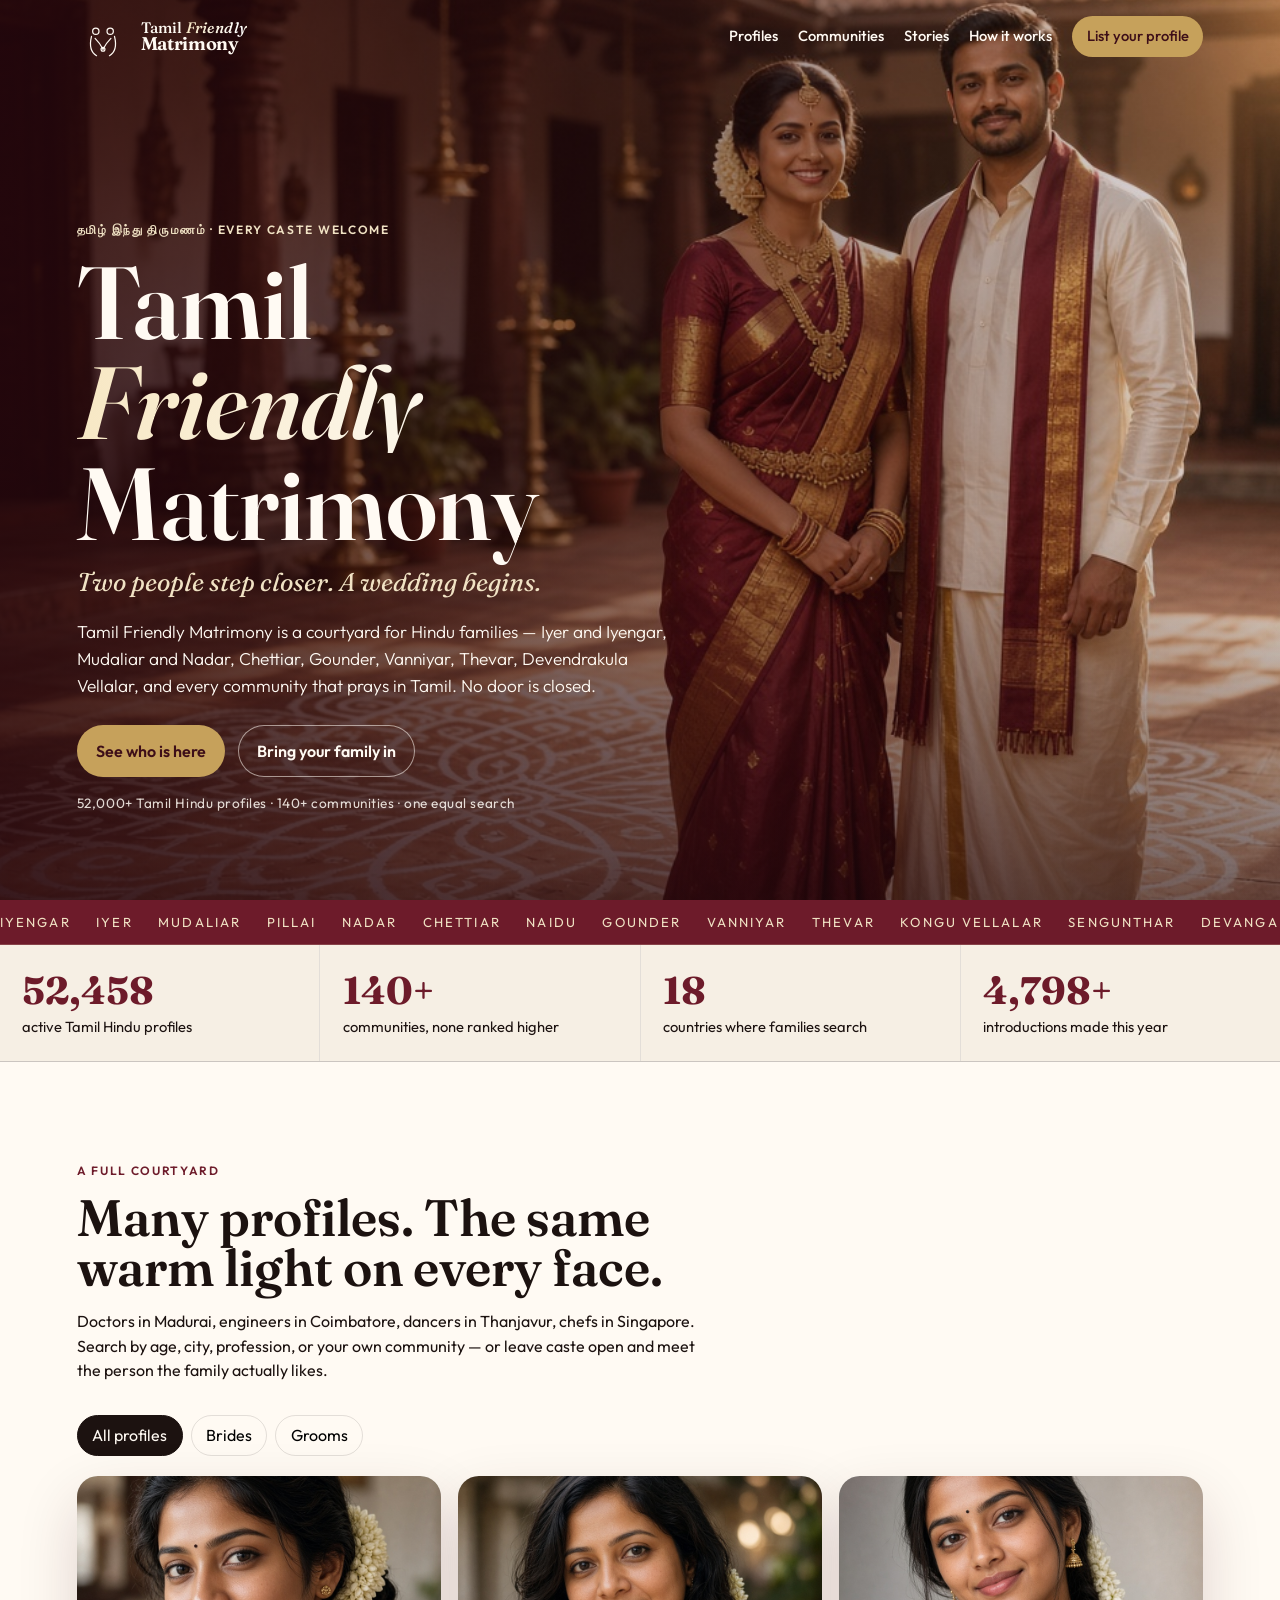
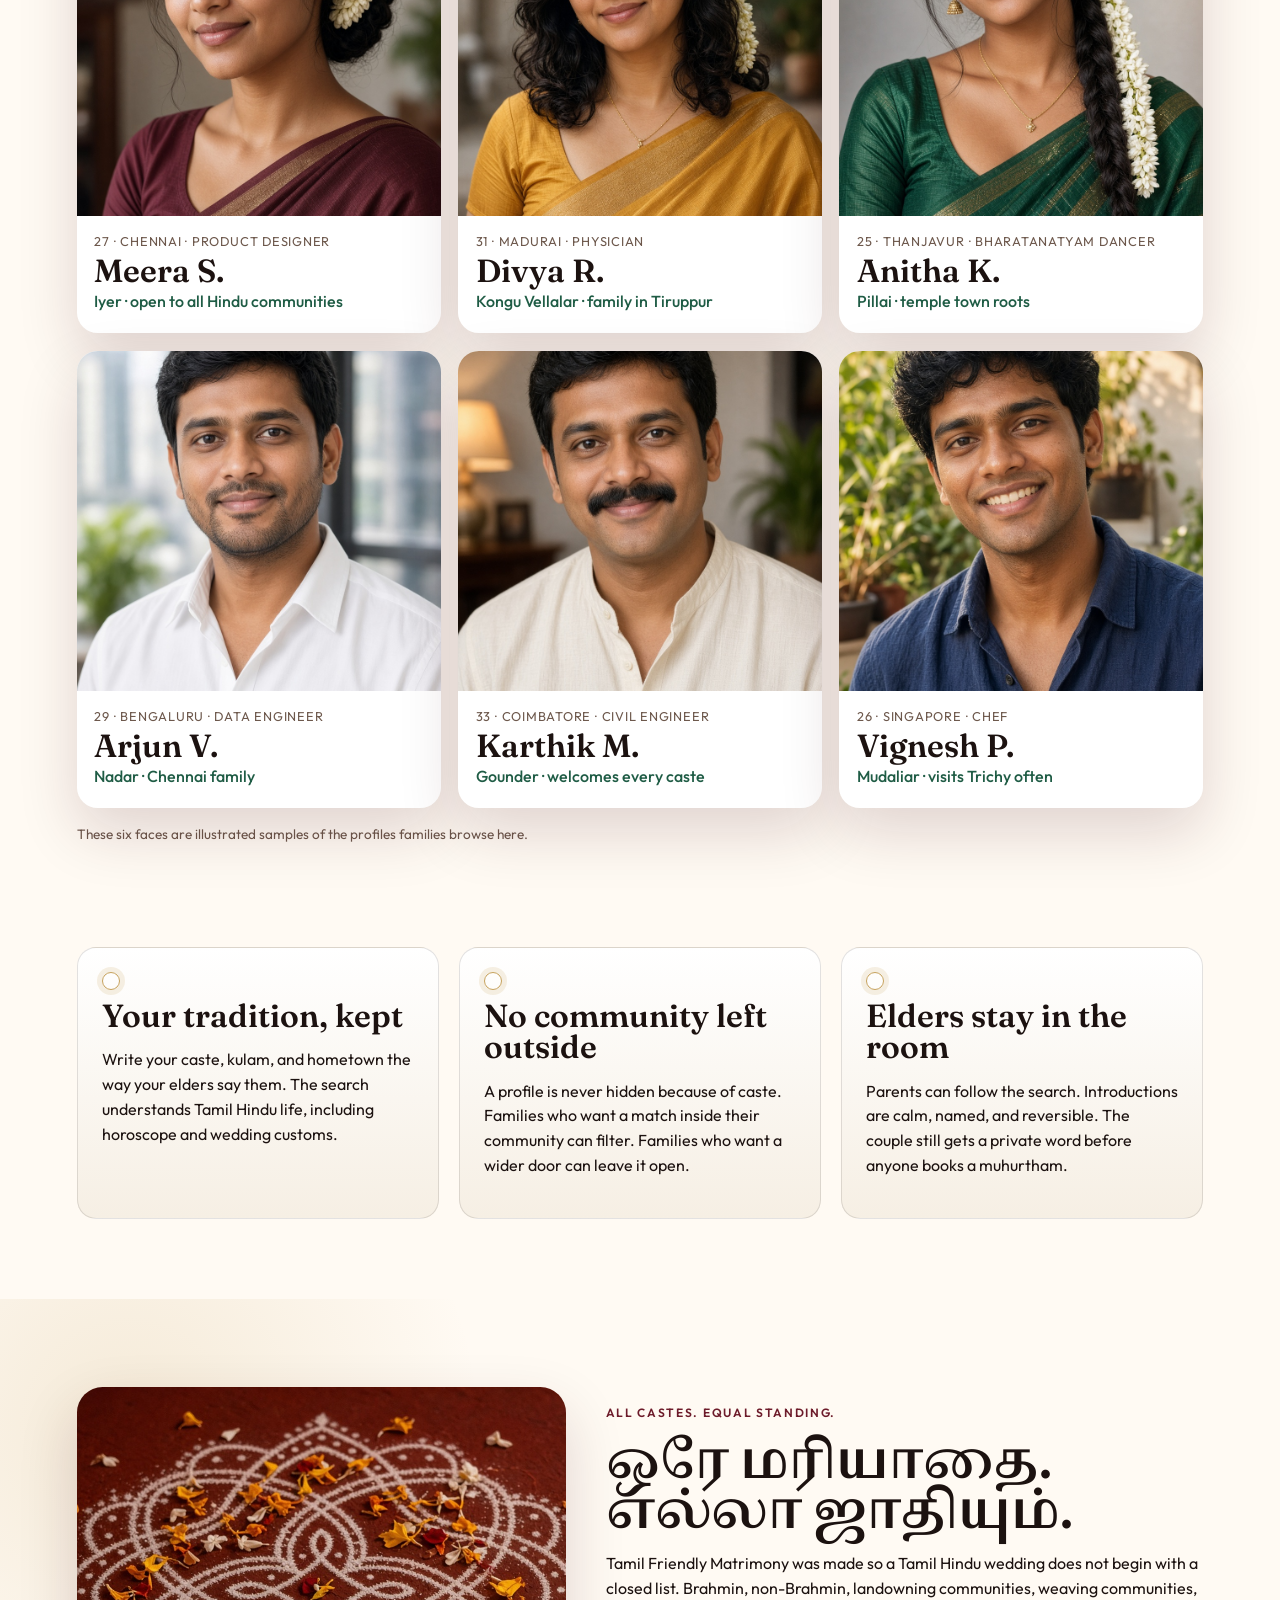
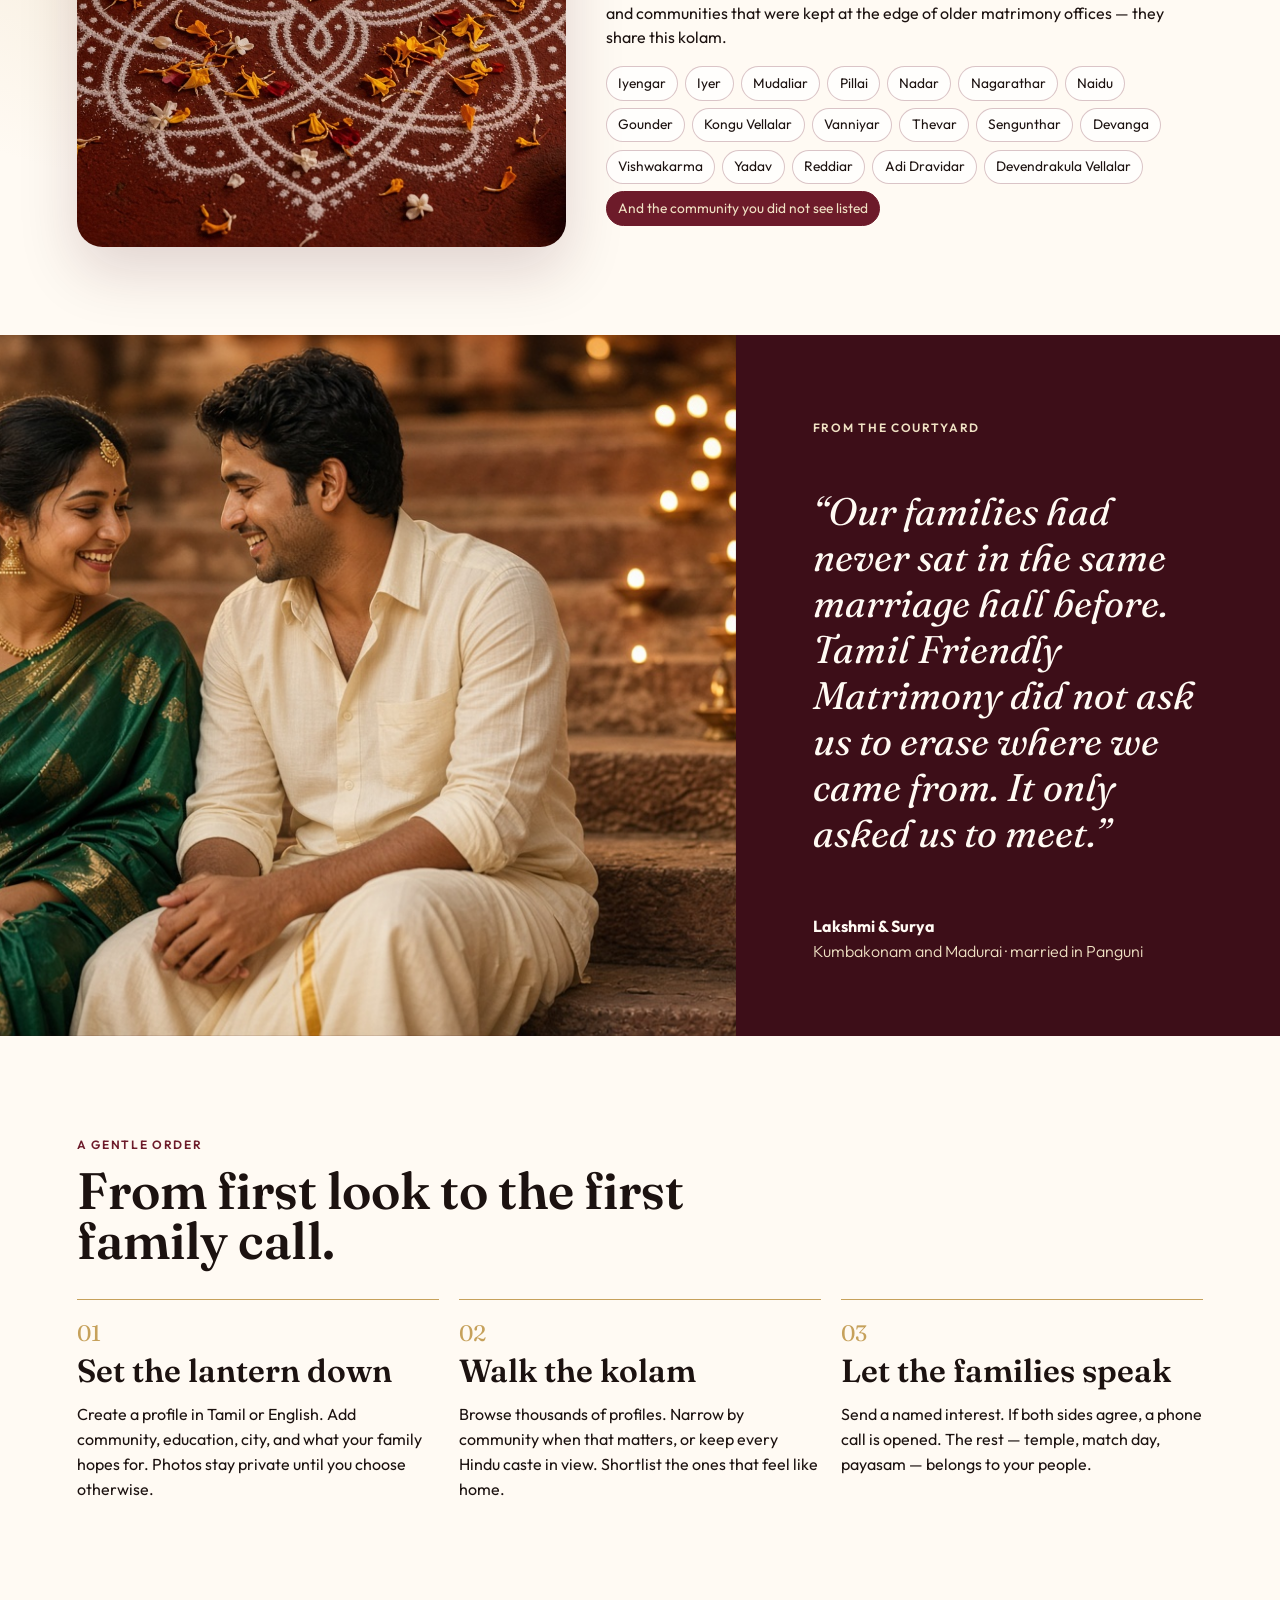
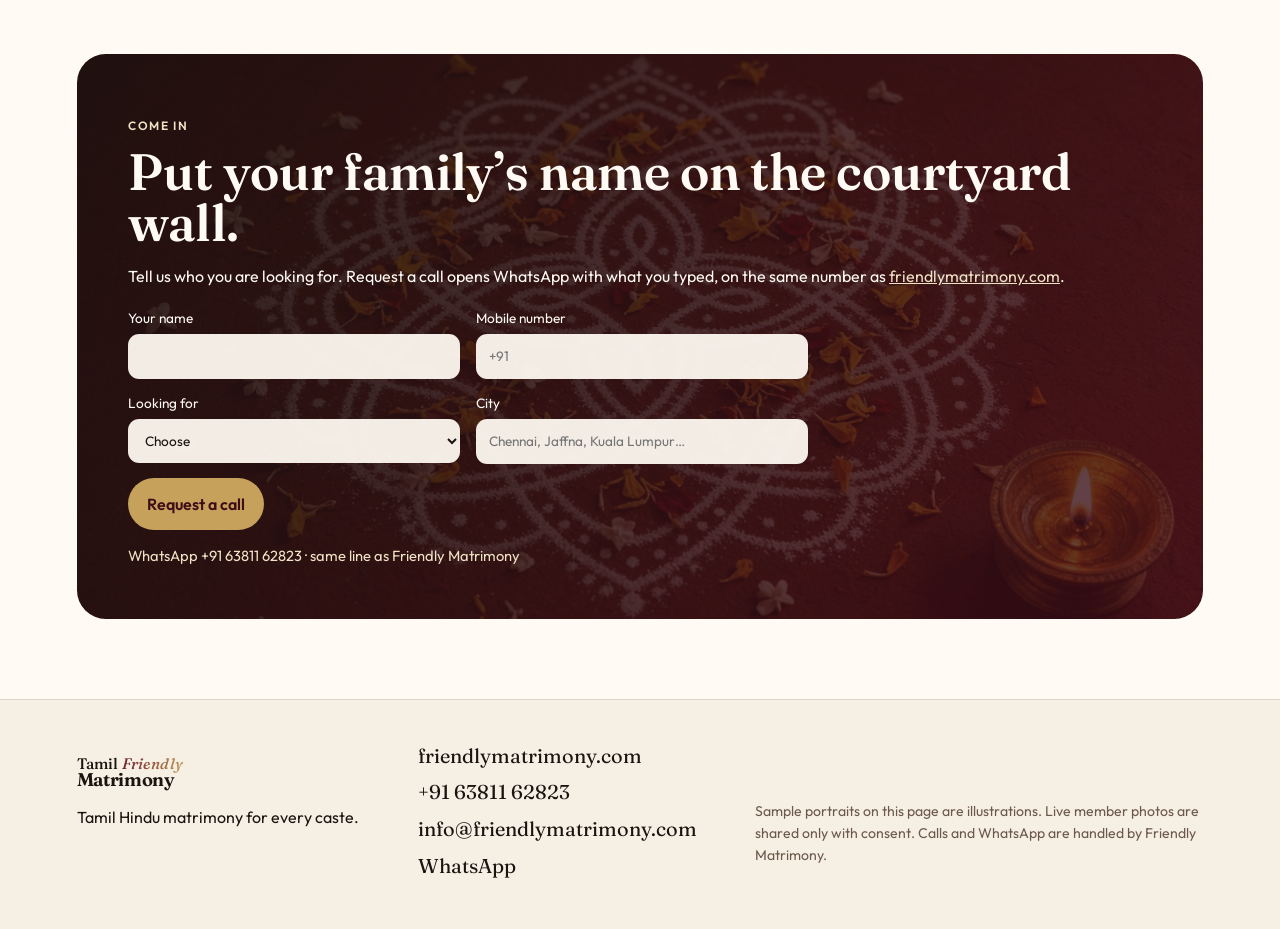
==== commit e2e0ed7d: "Replace the letter mark with a simple couple logo under a wedding arch. Co-authored-by: Cursor <curs" ====
--- a/index.html
+++ b/index.html
@@ -8,7 +8,7 @@
   <meta property="og:title" content="Tamil Friendly Matrimony" />
   <meta property="og:description" content="Every caste. One courtyard. Tamil Hindu matrimony with thousands of profiles." />
   <meta property="og:image" content="assets/tfm-hero.png" />
-  <link rel="icon" href="assets/tfm-logo.png" />
+  <link rel="icon" href="assets/favicon.svg" type="image/svg+xml" />
   <link rel="preconnect" href="https://fonts.googleapis.com" />
   <link rel="preconnect" href="https://fonts.gstatic.com" crossorigin />
   <link href="https://fonts.googleapis.com/css2?family=Fraunces:ital,opsz,wght@0,9..144,500;0,9..144,640;1,9..144,500&family=Noto+Serif+Tamil:wght@600;700&family=Outfit:wght@300;400;500;600&display=swap" rel="stylesheet" />
@@ -24,19 +24,19 @@
   <header class="site-header" data-header>
     <a class="brand" href="#top">
       <span class="couple-mark" aria-hidden="true">
-        <svg class="couple-svg" viewBox="0 0 168 96">
-          <circle class="kolam-ring" cx="84" cy="46" r="34" />
-          <text class="tha" x="84" y="62">த</text>
-          <g class="walk walk-left">
-            <circle cx="18" cy="38" r="7" />
-            <path d="M6 50c2 16-2 34 12 40 14-6 16-24 12-40z" />
+        <svg class="couple-svg" viewBox="0 0 72 64">
+          <path class="arch" d="M8 30C8 8 64 8 64 30" />
+          <g class="person person-left">
+            <circle cx="26" cy="24" r="4.4" />
+            <path d="M20 31c-3 12-1 22 7 27" />
+            <path d="M25 34c6 6 9 11 11 15" />
           </g>
-          <g class="walk walk-right">
-            <circle cx="150" cy="38" r="7" />
-            <path d="M138 50h24v38h-24z" />
+          <g class="person person-right">
+            <circle cx="46" cy="24" r="4.4" />
+            <path d="M52 31c3 12 1 22-7 27" />
+            <path d="M47 34c-6 6-9 11-11 15" />
           </g>
-          <path class="clasp" d="M28 72c22-12 90-12 112 0" />
-          <circle class="spark" cx="84" cy="66" r="2.4" />
+          <circle class="ring" cx="36" cy="49" r="2.7" />
         </svg>
       </span>
       <span class="wordmark">
@@ -61,33 +61,13 @@
       <div class="hero-photo" style="background-image: url('assets/tfm-hero.png')"></div>
       <div class="hero-shade"></div>
       <div class="hero-copy">
-        <p class="eyebrow">
-          <span class="ta">த</span>
-          தமிழ் இந்து திருமணம் · every caste welcome
-        </p>
-        <div class="hero-seal" aria-hidden="true">
-          <svg class="couple-svg couple-svg-hero" viewBox="0 0 168 96">
-            <circle class="kolam-ring" cx="84" cy="46" r="34" />
-            <text class="tha" x="84" y="62">த</text>
-            <g class="walk walk-left">
-              <circle cx="18" cy="38" r="7" />
-              <path d="M6 50c2 16-2 34 12 40 14-6 16-24 12-40z" />
-            </g>
-            <g class="walk walk-right">
-              <circle cx="150" cy="38" r="7" />
-              <path d="M138 50h24v38h-24z" />
-            </g>
-            <path class="clasp" d="M28 72c22-12 90-12 112 0" />
-            <circle class="spark" cx="84" cy="66" r="2.4" />
-          </svg>
-          <p>Two people meet inside <span>த</span></p>
-        </div>
+        <p class="eyebrow">தமிழ் இந்து திருமணம் · every caste welcome</p>
         <h1 class="hero-title">
           <span>Tamil</span>
           <span class="shine">Friendly</span>
           <span>Matrimony</span>
         </h1>
-        <p class="hero-poem">The letter <span class="ta">த</span> is where two people meet — and a wedding can begin.</p>
+        <p class="hero-poem">Two people step closer. A wedding begins.</p>
         <p class="lede">
           Tamil Friendly Matrimony is a courtyard for Hindu families — Iyer and Iyengar,
           Mudaliar and Nadar, Chettiar, Gounder, Vanniyar, Thevar, Devendrakula Vellalar,
@@ -205,17 +185,17 @@
 
     <section class="promise">
       <article data-reveal>
-        <span class="ta-mark">த</span>
+        <span class="mark-ring" aria-hidden="true"></span>
         <h3>Your tradition, kept</h3>
         <p>Write your caste, kulam, and hometown the way your elders say them. The search understands Tamil Hindu life, including horoscope and wedding customs.</p>
       </article>
       <article data-reveal>
-        <span class="ta-mark">த</span>
+        <span class="mark-ring" aria-hidden="true"></span>
         <h3>No community left outside</h3>
         <p>A profile is never hidden because of caste. Families who want a match inside their community can filter. Families who want a wider door can leave it open.</p>
       </article>
       <article data-reveal>
-        <span class="ta-mark">த</span>
+        <span class="mark-ring" aria-hidden="true"></span>
         <h3>Elders stay in the room</h3>
         <p>Parents can follow the search. Introductions are calm, named, and reversible. The couple still gets a private word before anyone books a muhurtham.</p>
       </article>
--- a/css/styles.css
+++ b/css/styles.css
@@ -81,39 +81,29 @@
   backdrop-filter: blur(12px);
 }
 .brand { display: flex; align-items: center; gap: 0.75rem; text-decoration: none; min-width: 0; }
-.couple-mark { width: 78px; height: 46px; flex: none; }
+.couple-mark { width: 52px; height: 46px; flex: none; }
 .couple-svg { width: 100%; height: 100%; overflow: visible; }
-.kolam-ring {
+.couple-svg path,
+.couple-svg circle {
   fill: none;
   stroke: currentColor;
-  stroke-width: 1;
-  stroke-dasharray: 2 5;
-  transform-origin: 84px 46px;
-  animation: spin 28s linear infinite;
-}
-.tha {
-  font-family: "Noto Serif Tamil", serif;
-  font-size: 46px;
-  text-anchor: middle;
-  fill: currentColor;
-}
-.walk { fill: currentColor; stroke: none; }
-.walk path { fill: currentColor; }
-.walk-left { animation: approach-left 3.2s ease-in-out infinite; }
-.walk-right { animation: approach-right 3.2s ease-in-out infinite; }
-.clasp {
-  fill: none;
-  stroke: #e7c77a;
-  stroke-width: 1.6;
+  stroke-width: 1.7;
   stroke-linecap: round;
-  stroke-dasharray: 160;
-  stroke-dashoffset: 160;
-  animation: clasp 3.2s ease-in-out infinite;
-}
-.spark {
-  fill: #fff4d2;
-  transform-origin: 84px 66px;
-  animation: spark 3.2s ease-in-out infinite;
+  stroke-linejoin: round;
+}
+.arch {
+  stroke: #f0d48a;
+  stroke-dasharray: 130;
+  stroke-dashoffset: 130;
+  animation: clasp 4.2s ease-in-out infinite;
+}
+.person-left { animation: approach-left 4.2s ease-in-out infinite; }
+.person-right { animation: approach-right 4.2s ease-in-out infinite; }
+.ring {
+  stroke: #fff6df;
+  transform-box: fill-box;
+  transform-origin: center;
+  animation: spark 4.2s ease-in-out infinite;
 }
 .wordmark { display: flex; flex-direction: column; line-height: 1; font-family: var(--serif); }
 .wordmark span { font-size: 0.95rem; font-weight: 500; letter-spacing: 0.01em; }
@@ -191,22 +181,6 @@
 }
 h1, h2, h3 { font-family: var(--serif); font-weight: 600; line-height: 0.98; }
 h1 { font-size: clamp(3.2rem, 7vw, 6.4rem); margin: 0.4rem 0 1rem; }
-.hero-seal {
-  display: flex;
-  align-items: center;
-  gap: 0.8rem;
-  margin: 0.6rem 0 0.2rem;
-  color: var(--gold-soft);
-}
-.hero-seal .couple-svg { width: 176px; height: 100px; }
-.hero-seal p {
-  margin: 0;
-  font-family: var(--serif);
-  font-style: italic;
-  font-size: 1.25rem;
-  letter-spacing: 0.01em;
-}
-.hero-seal span { font-family: var(--tamil); font-style: normal; font-size: 1.6rem; }
 .hero-title {
   display: flex;
   flex-direction: column;
@@ -347,11 +321,13 @@
   background: linear-gradient(180deg, #fff, var(--sand));
   border: 1px solid var(--line);
 }
-.ta-mark {
-  font-family: var(--tamil);
-  font-size: 2.4rem;
-  color: var(--gold);
+.mark-ring {
   display: inline-block;
+  width: 18px;
+  height: 18px;
+  border-radius: 50%;
+  border: 1.5px solid var(--gold);
+  box-shadow: 0 0 0 5px rgba(198, 161, 91, 0.16);
   animation: pulse 3.4s ease-in-out infinite;
 }
 @keyframes pulse {
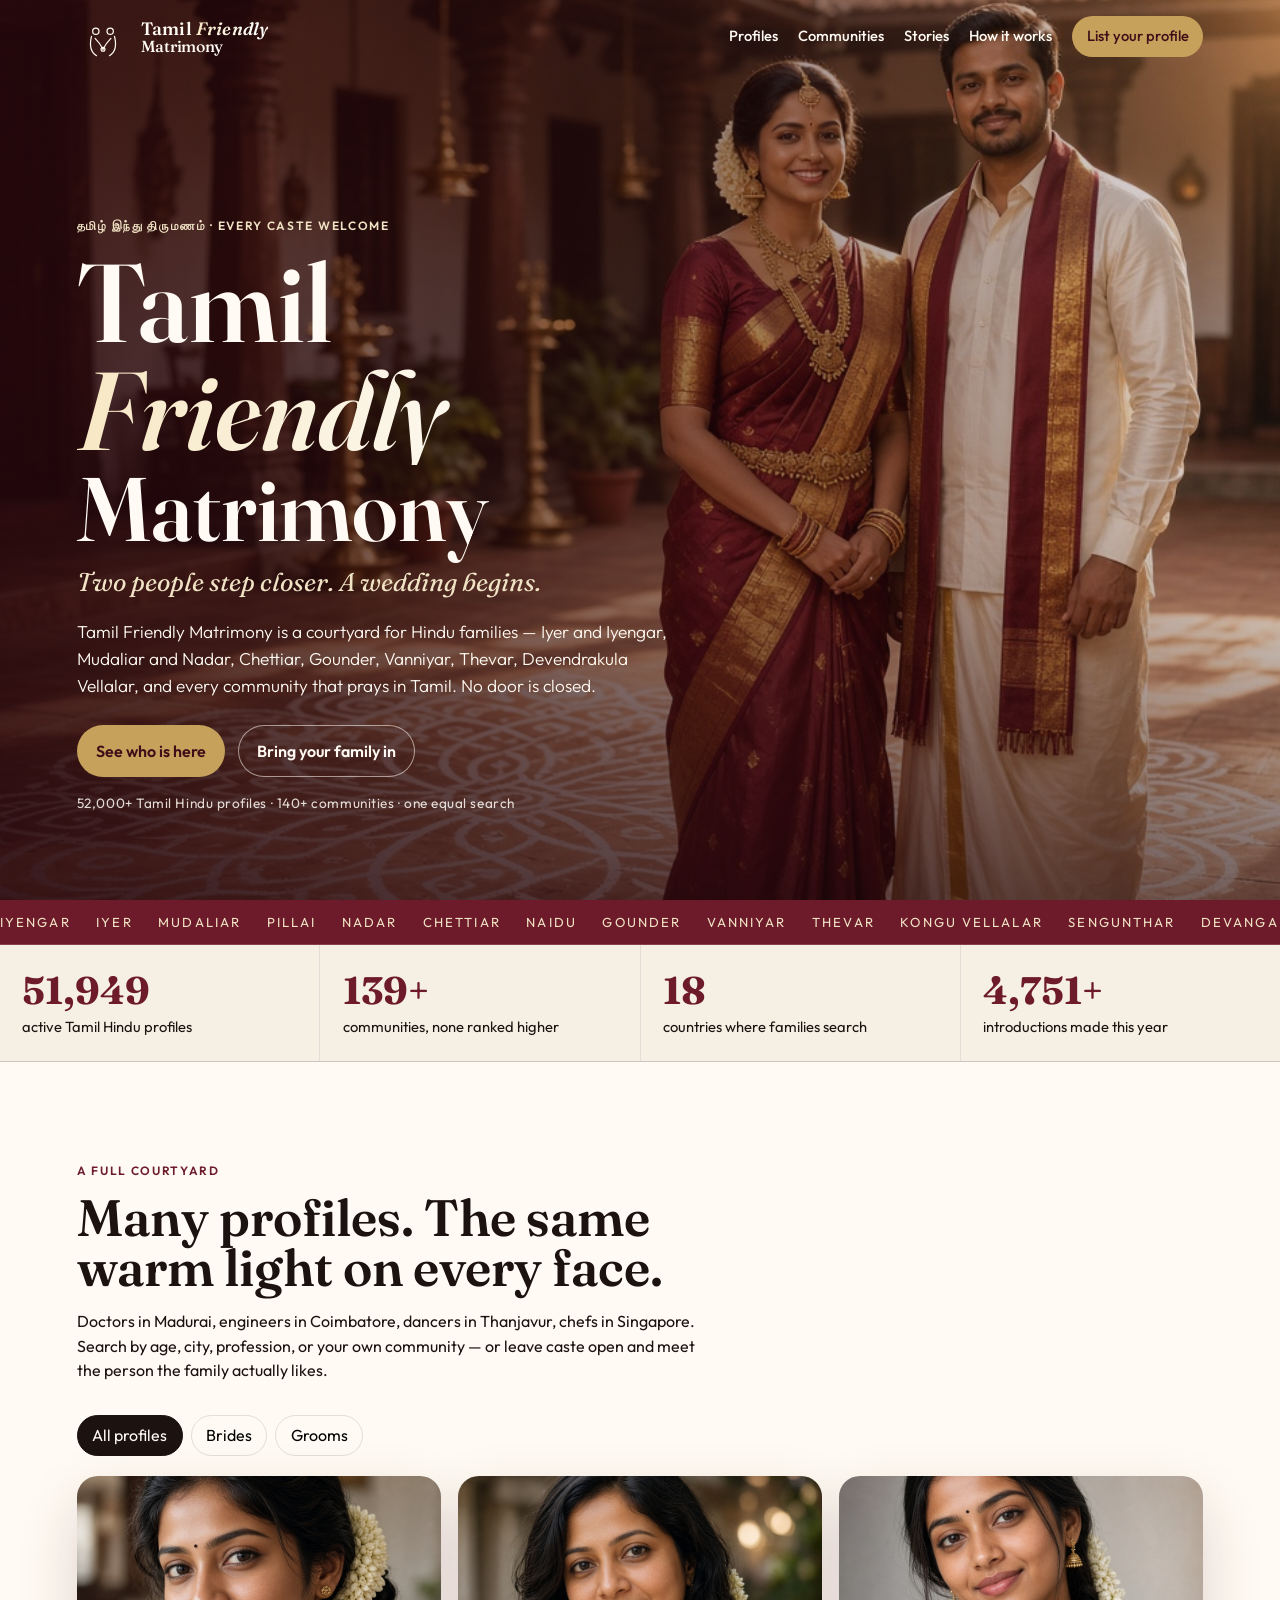
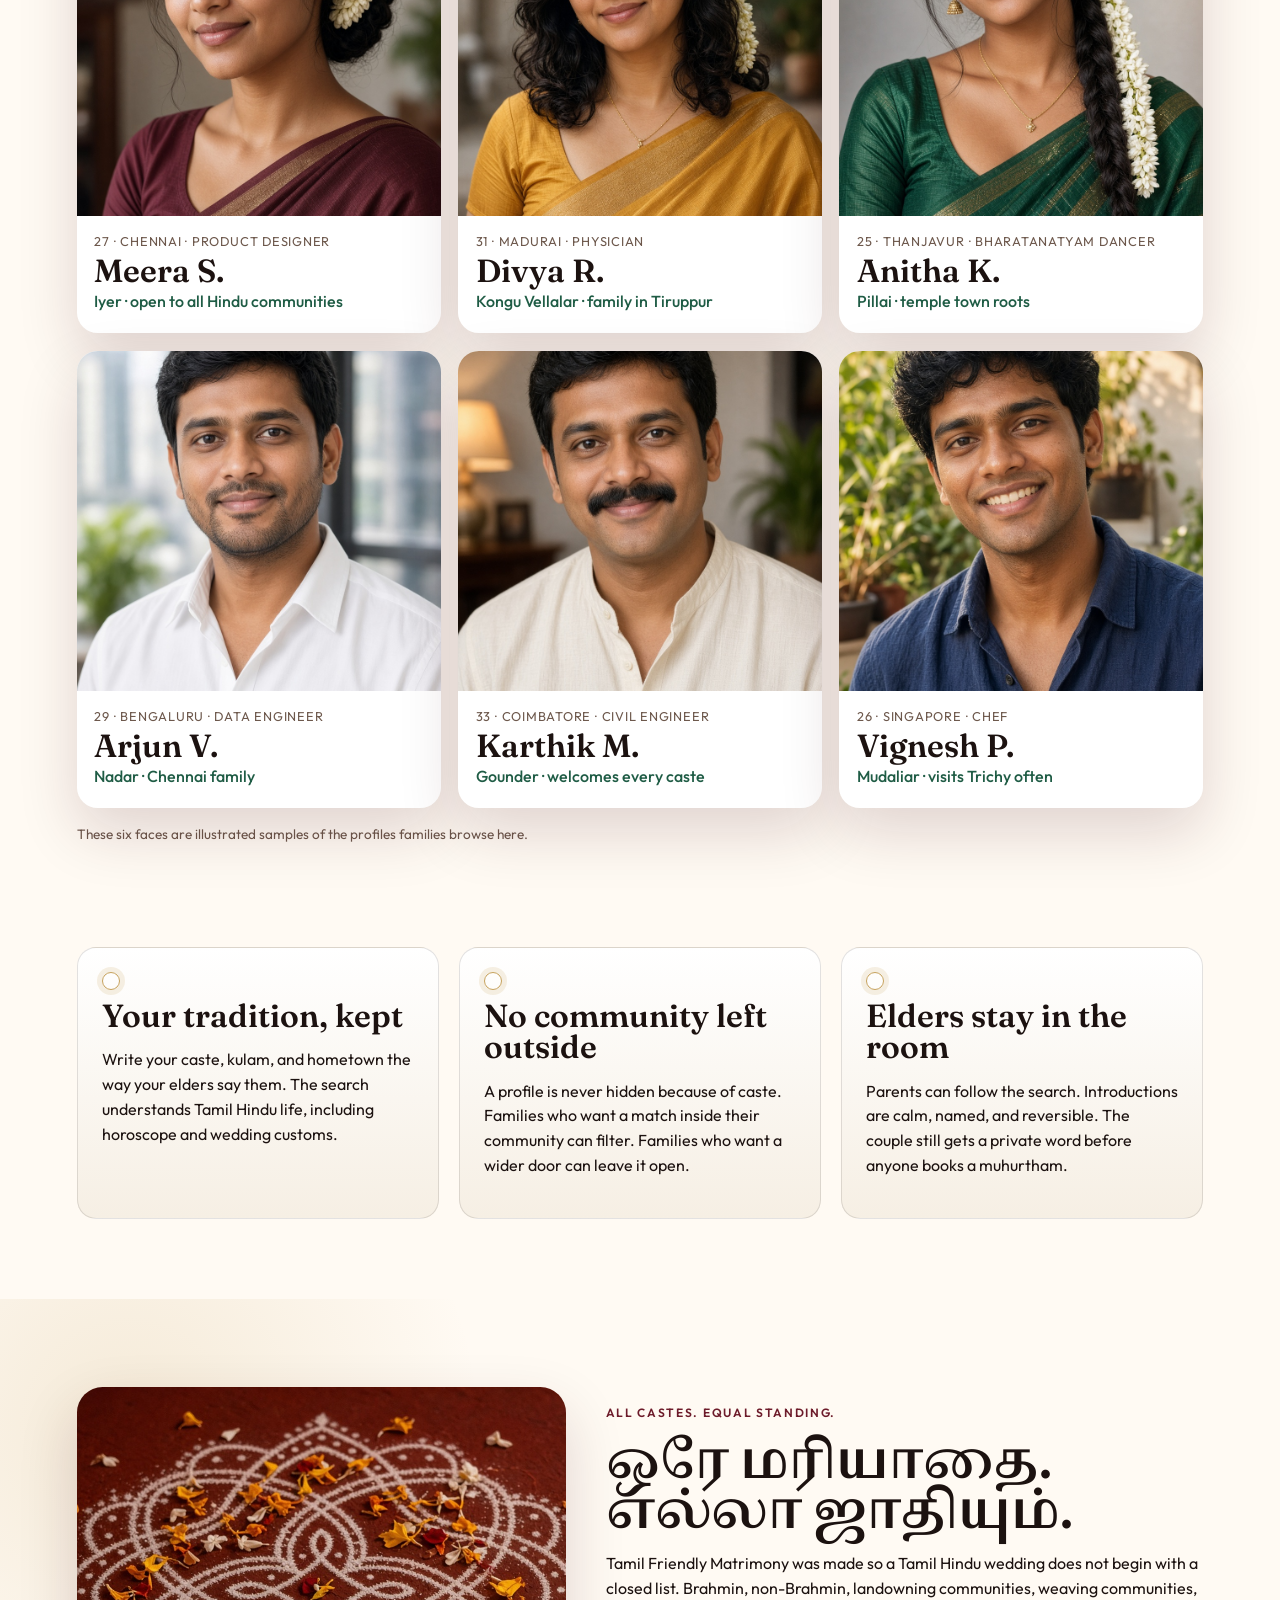
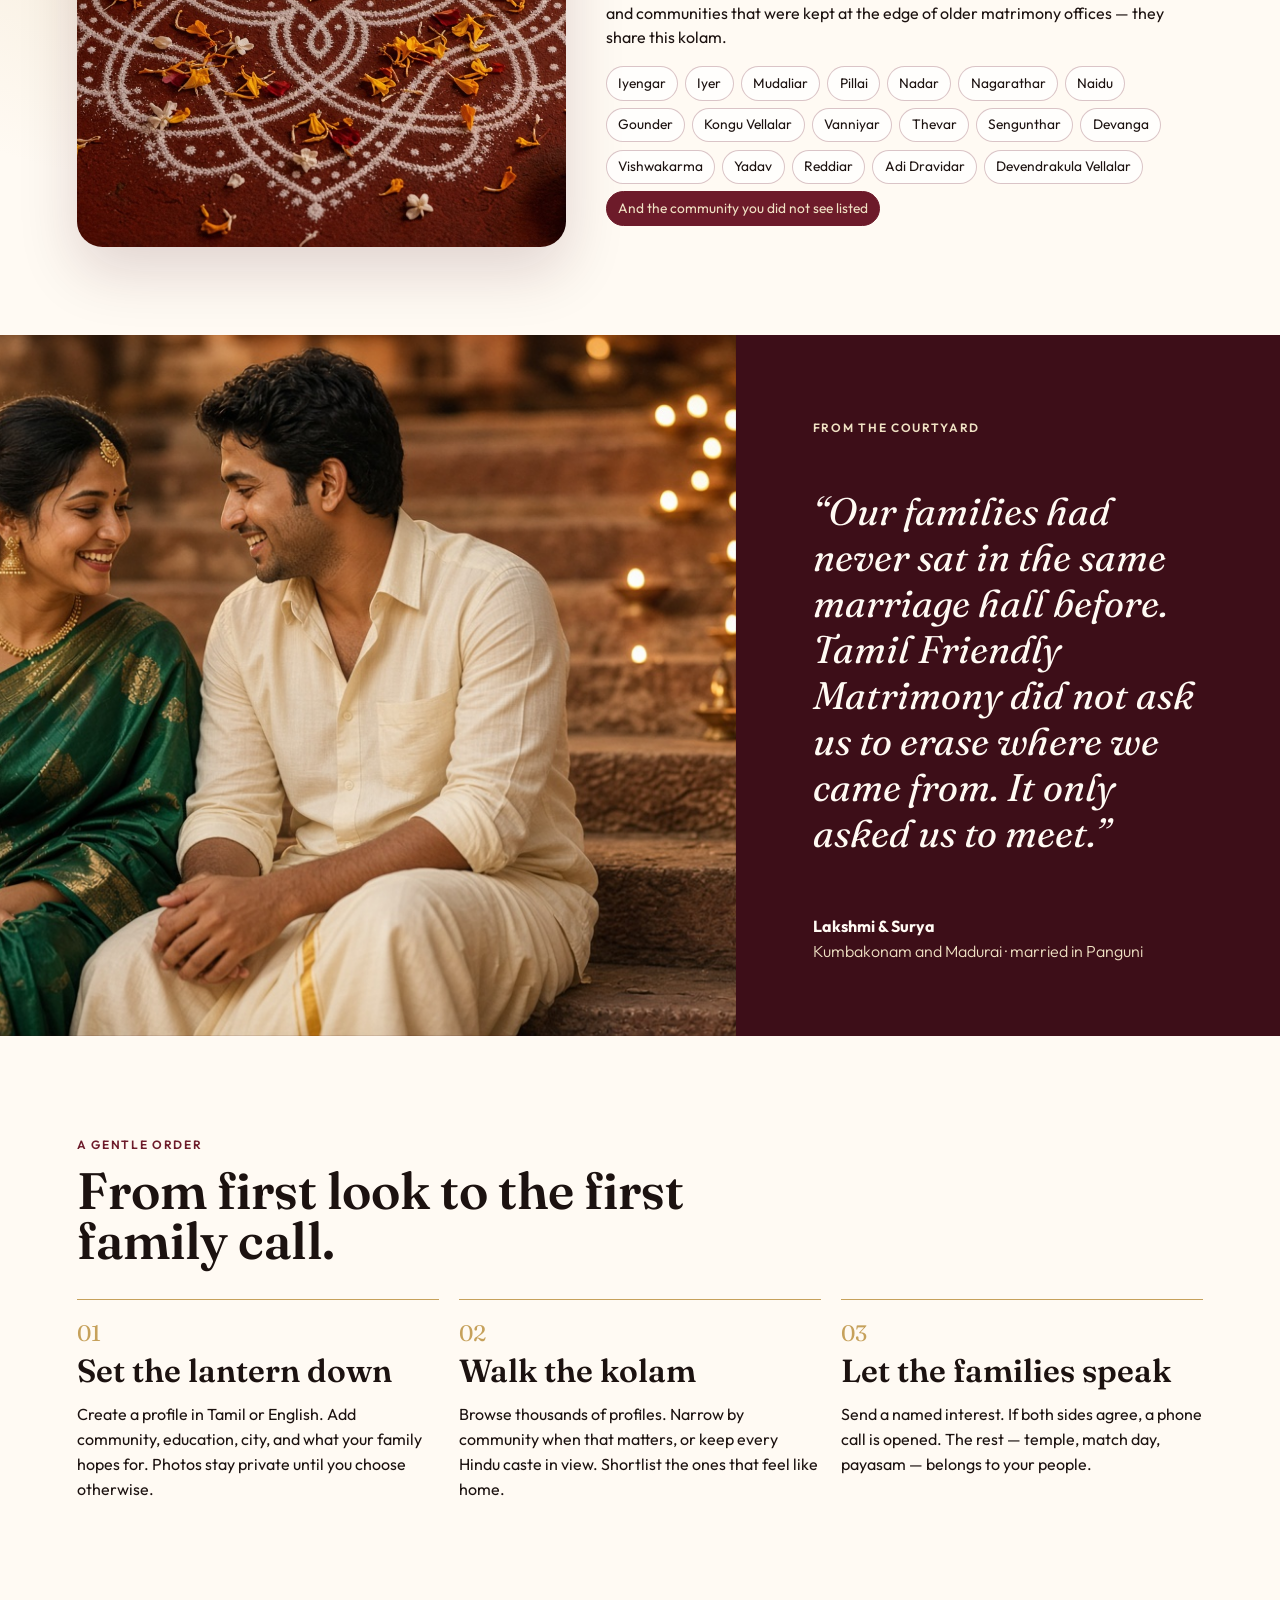
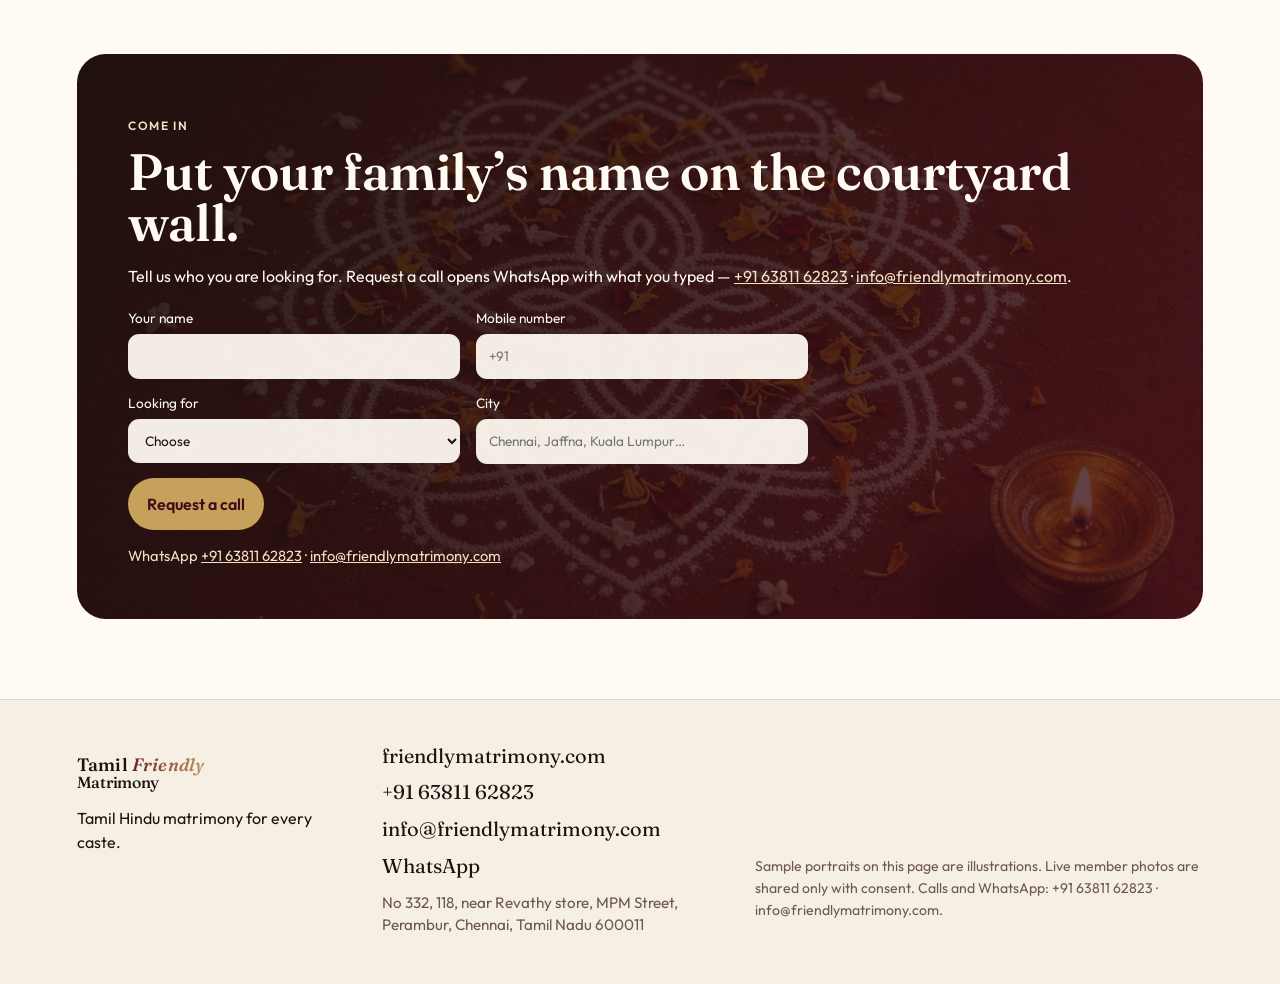
==== commit 9c570fa2: "Show Perambur address and contact links on the TFM site. Co-authored-by: Cursor <cursoragent@cursor." ====
--- a/index.html
+++ b/index.html
@@ -262,7 +262,7 @@
       <div class="join-panel" data-reveal>
         <p class="kicker">Come in</p>
         <h2>Put your family’s name on the courtyard wall.</h2>
-        <p>Tell us who you are looking for. Request a call opens WhatsApp with what you typed, on the same number as <a href="https://friendlymatrimony.com">friendlymatrimony.com</a>.</p>
+        <p>Tell us who you are looking for. Request a call opens WhatsApp with what you typed — <a href="https://wa.me/916381162823" target="_blank" rel="noopener">+91 63811 62823</a> · <a href="mailto:info@friendlymatrimony.com">info@friendlymatrimony.com</a>.</p>
         <form data-join-form>
           <label>Your name
             <input name="name" required maxlength="80" autocomplete="name" />
@@ -283,7 +283,7 @@
           </label>
           <button class="btn btn-gold" type="submit">Request a call</button>
         </form>
-        <p class="join-note">WhatsApp +91 63811 62823 · same line as Friendly Matrimony</p>
+        <p class="join-note">WhatsApp <a href="https://wa.me/916381162823" target="_blank" rel="noopener">+91 63811 62823</a> · <a href="mailto:info@friendlymatrimony.com">info@friendlymatrimony.com</a></p>
       </div>
     </section>
   </main>
@@ -298,8 +298,9 @@
       <a href="tel:+916381162823">+91 63811 62823</a>
       <a href="mailto:info@friendlymatrimony.com">info@friendlymatrimony.com</a>
       <a href="https://wa.me/916381162823" target="_blank" rel="noopener">WhatsApp</a>
+      <span>No 332, 118, near Revathy store, MPM Street, Perambur, Chennai, Tamil Nadu 600011</span>
     </address>
-    <p class="footer-note">Sample portraits on this page are illustrations. Live member photos are shared only with consent. Calls and WhatsApp are handled by Friendly Matrimony.</p>
+    <p class="footer-note">Sample portraits on this page are illustrations. Live member photos are shared only with consent. Calls and WhatsApp: +91 63811 62823 · info@friendlymatrimony.com.</p>
   </footer>
 
   <script src="js/main.js"></script>
--- a/css/styles.css
+++ b/css/styles.css
@@ -23,6 +23,7 @@
   font-family: var(--sans);
   font-weight: 400;
   line-height: 1.55;
+  overflow-x: hidden;
 }
 img { max-width: 100%; display: block; }
 a { color: inherit; }
@@ -106,7 +107,7 @@
   animation: spark 4.2s ease-in-out infinite;
 }
 .wordmark { display: flex; flex-direction: column; line-height: 1; font-family: var(--serif); }
-.wordmark span { font-size: 0.95rem; font-weight: 500; letter-spacing: 0.01em; }
+.wordmark span { font-size: 1.12rem; font-weight: 560; letter-spacing: 0.01em; }
 .wordmark em {
   font-style: italic;
   background: linear-gradient(100deg, #f7e7c3 0%, #fff 42%, #e7c77a 58%, #f7e7c3 100%);
@@ -116,7 +117,7 @@
   color: transparent;
   animation: shine 4.5s linear infinite;
 }
-.wordmark strong { font-size: 1.15rem; font-weight: 640; letter-spacing: -0.02em; }
+.wordmark strong { font-size: 1rem; font-weight: 500; letter-spacing: -0.02em; }
 .site-header.is-scrolled .wordmark em {
   background-image: linear-gradient(100deg, #6d1b2a 0%, #c6a15b 45%, #6d1b2a 100%);
 }
@@ -188,8 +189,10 @@
   margin: 0.15rem 0 0.6rem;
 }
 .hero-title span { display: block; animation: title-in 0.9s ease both; }
+.hero-title span:nth-child(1),
+.hero-title span:nth-child(2) { font-size: 1.08em; }
 .hero-title span:nth-child(2) { animation-delay: 0.12s; }
-.hero-title span:nth-child(3) { animation-delay: 0.22s; }
+.hero-title span:nth-child(3) { font-size: 0.88em; animation-delay: 0.22s; }
 .hero-title .shine {
   font-style: italic;
   background: linear-gradient(100deg, #f7e7c3 0%, #fff 40%, #e7c77a 55%, #f7e7c3 100%);
@@ -452,6 +455,14 @@
   font-size: 1.25rem;
 }
 .site-footer address a { text-decoration: none; }
+.site-footer address span {
+  max-width: 22rem;
+  margin-top: 0.35rem;
+  color: #6d584c;
+  font-family: var(--sans, inherit);
+  font-size: 0.95rem;
+  line-height: 1.45;
+}
 .footer-note { max-width: 28rem; color: #6d584c; font-size: 0.88rem; align-self: end; }
 
 [data-reveal] { opacity: 0; transform: translateY(16px); }
@@ -510,9 +521,49 @@
   .nav-toggle { display: inline-flex; }
   .join form, .site-footer { grid-template-columns: 1fr; display: grid; }
 }
-@media (max-width: 640px) {
-  .cards, .stats { grid-template-columns: 1fr; }
-  .hero-copy { padding-top: 22vh; }
+@media (max-width: 760px) {
+  .site-header { padding: 0.7rem 1rem; }
+  .couple-mark { width: 42px; height: 38px; }
+  .wordmark span { font-size: 0.92rem; }
+  .wordmark strong { font-size: 0.8rem; }
+  .hero {
+    min-height: 100svh;
+    min-height: 100dvh;
+    align-items: start;
+  }
+  .hero-photo { background-position: 70% 18%; }
+  .hero-copy {
+    width: 100%;
+    padding: 5.6rem 1.15rem 2.4rem;
+  }
+  .hero-title {
+    font-size: clamp(2.55rem, 12vw, 3.5rem);
+  }
+  .hero-title span,
+  .hero-title .shine {
+    animation: none;
+    opacity: 1;
+    transform: none;
+    color: var(--cream);
+  }
+  .hero-title .shine {
+    color: transparent;
+    animation: shine 4.8s linear infinite;
+  }
+  .hero-poem { font-size: 1.15rem; }
+  .lede { font-size: 0.98rem; }
+  .hero-note { font-size: 0.78rem; line-height: 1.4; }
+  .section { padding: 3rem 1.15rem; }
+  .promise { padding: 0 1.15rem 2.6rem; gap: 0.8rem; }
+  .communities { gap: 1.2rem; }
+  .communities-visual { min-height: 220px; }
+  .stats, .cards { grid-template-columns: 1fr; }
+  .card img { height: 280px; }
+  .story img { min-height: 240px; }
+  .story blockquote { padding: 2rem 1.15rem 2.4rem; }
+  .join { padding: 1rem 1.15rem 2.6rem; }
+  .site-footer { padding: 1.6rem 1.15rem 2rem; gap: 1.2rem; }
+  h2 { font-size: clamp(2rem, 9vw, 2.7rem); }
 }
 
 @media (prefers-reduced-motion: reduce) {
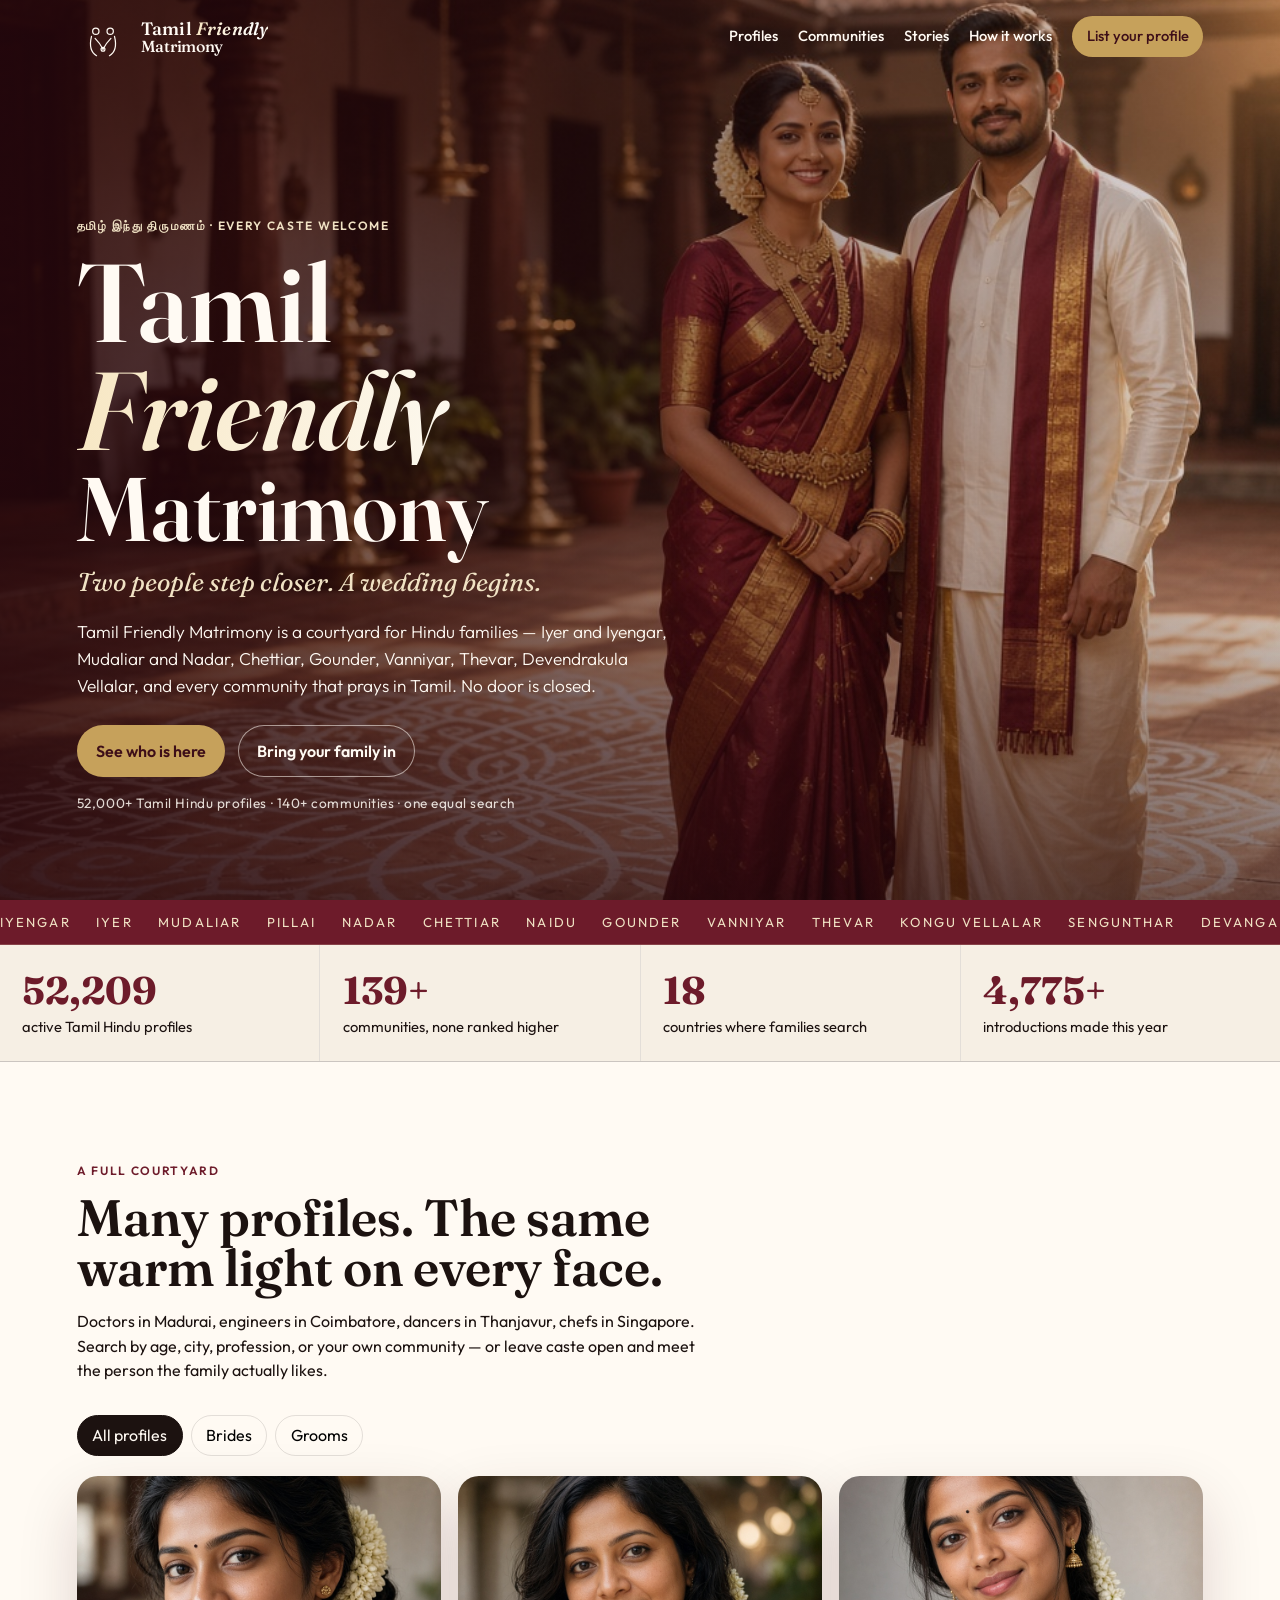
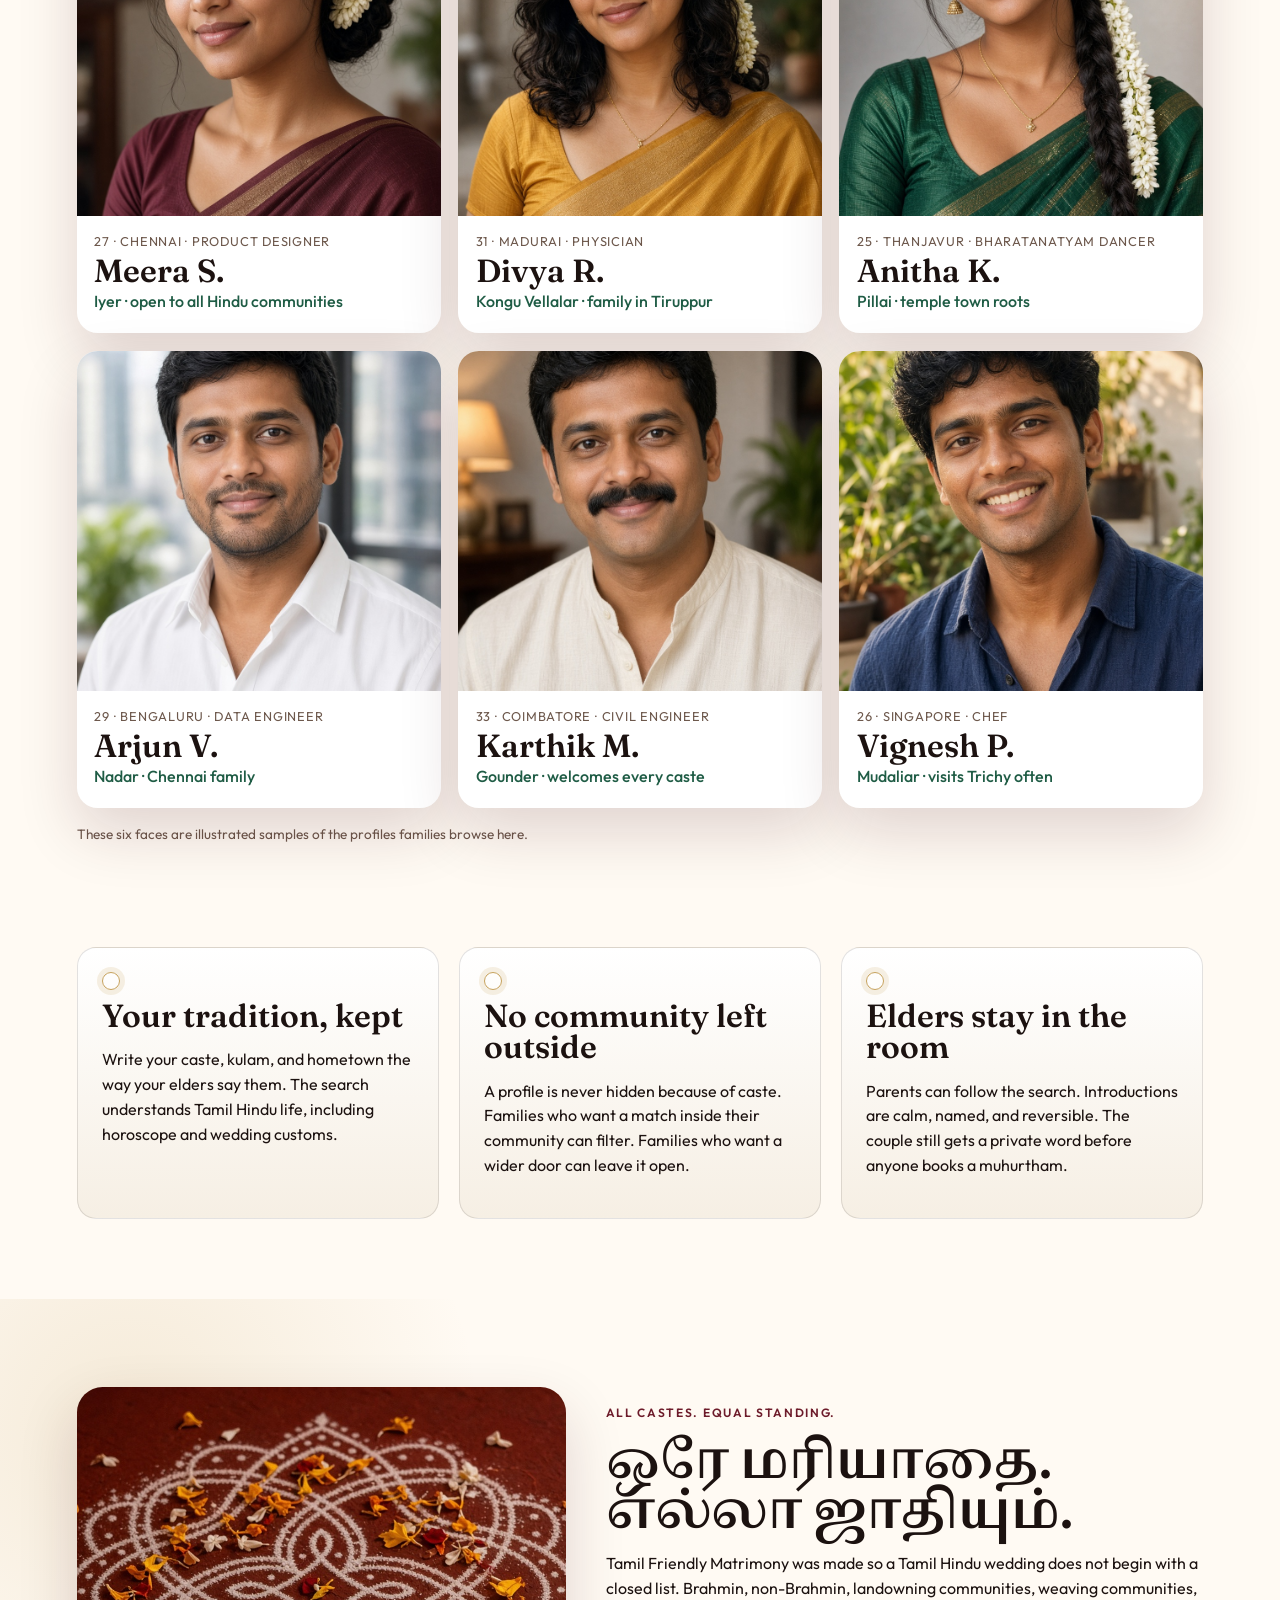
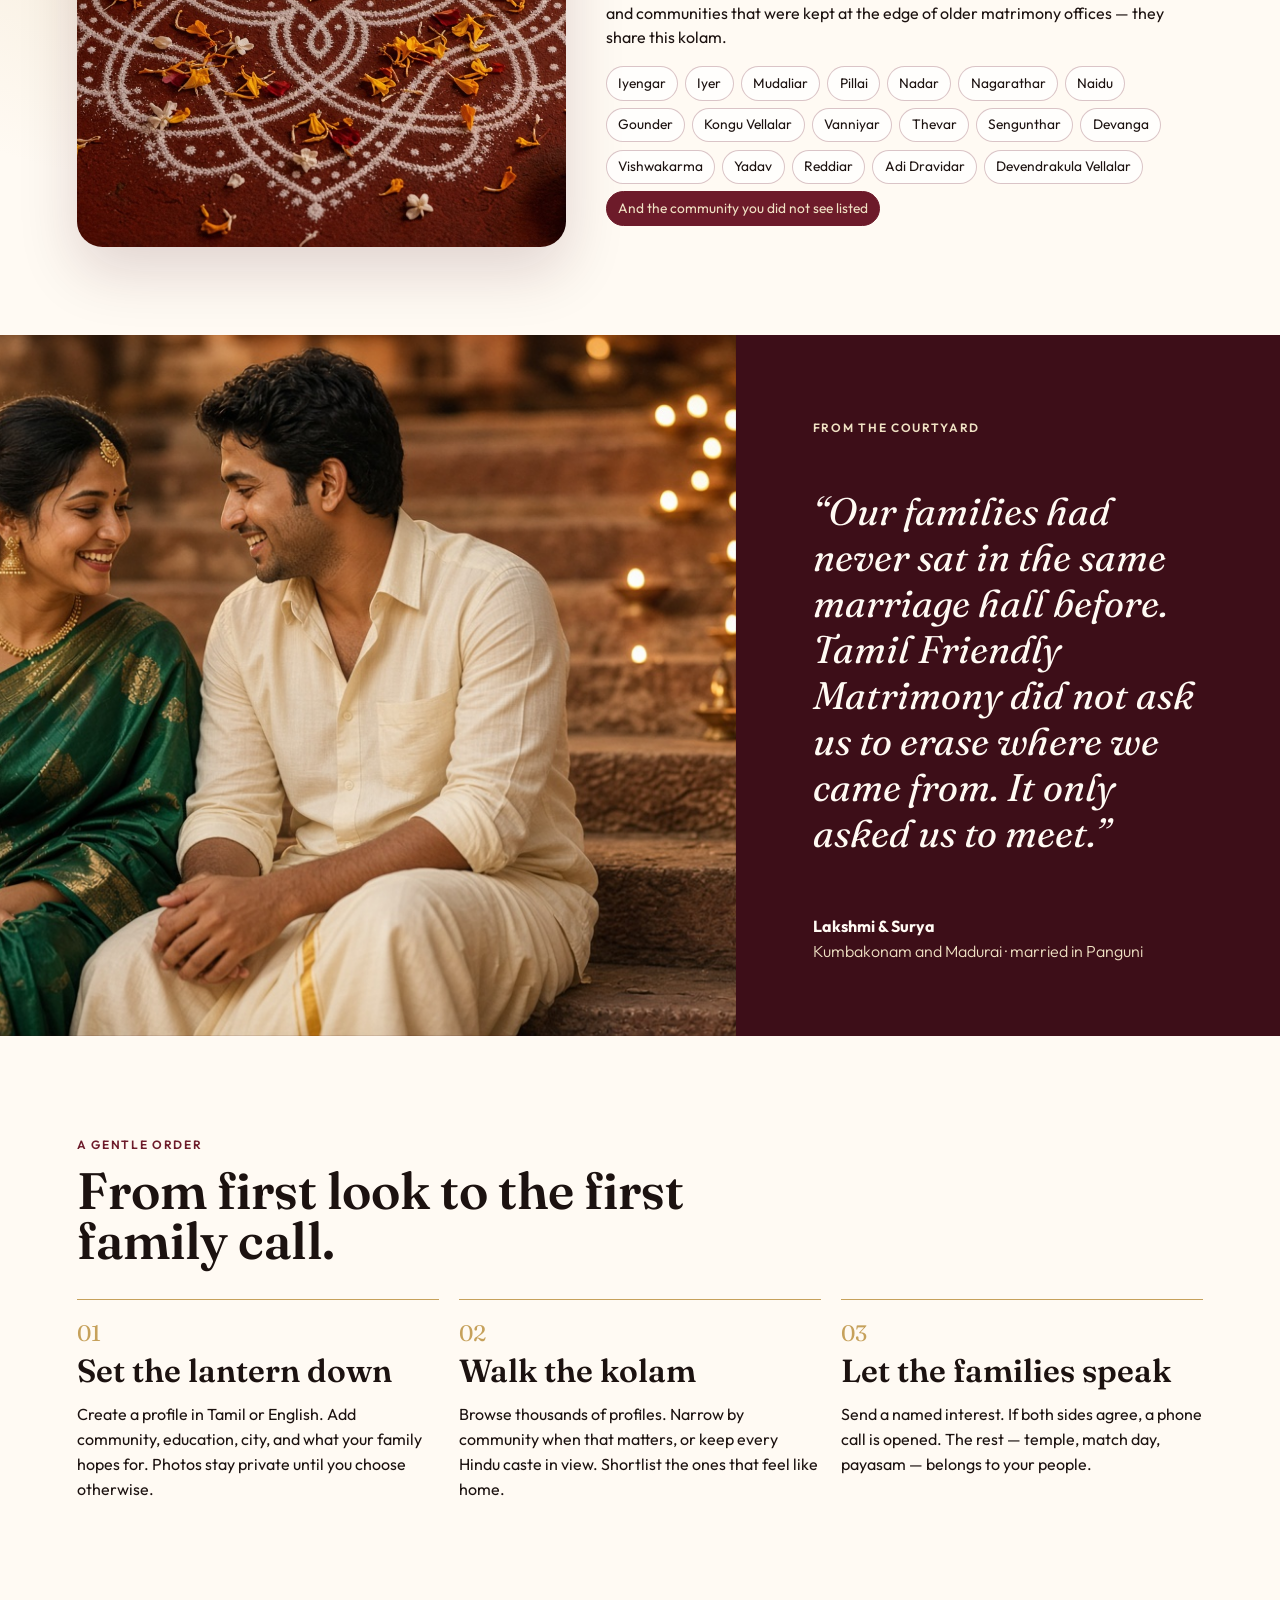
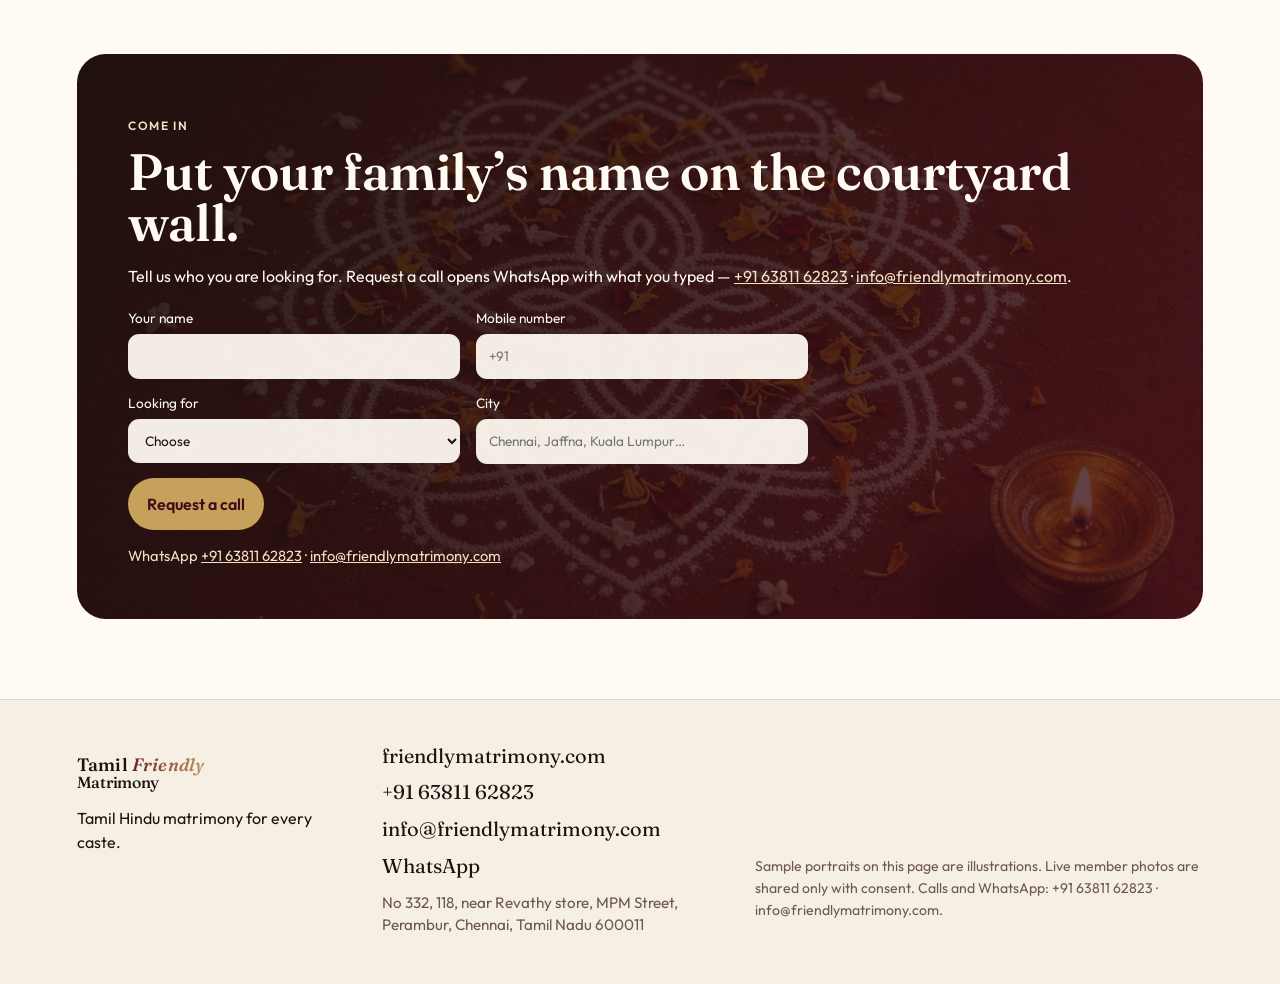
==== commit fae28535: "Improve SEO indexing and accessibility for TFM. Add canonical/Open Graph/Twitter/JSON-LD, robots.txt" ====
--- a/index.html
+++ b/index.html
@@ -3,16 +3,118 @@
 <head>
   <meta charset="UTF-8" />
   <meta name="viewport" content="width=device-width, initial-scale=1" />
-  <title>Tamil Friendly Matrimony</title>
-  <meta name="description" content="Tamil Friendly Matrimony for Hindu families of every caste. Thousands of profiles across Tamil Nadu and the world, with the same respect for every community." />
-  <meta property="og:title" content="Tamil Friendly Matrimony" />
-  <meta property="og:description" content="Every caste. One courtyard. Tamil Hindu matrimony with thousands of profiles." />
-  <meta property="og:image" content="assets/tfm-hero.png" />
+  <title>Tamil Friendly Matrimony — Tamil Hindu matrimony for every caste</title>
+  <meta name="description" content="Tamil Friendly Matrimony for Hindu families of every caste. Profiles across Tamil Nadu and the world, with equal respect for every community. Call or WhatsApp +91 63811 62823." />
+  <meta name="keywords" content="Tamil matrimony, Tamil Hindu matrimony, Tamil Friendly Matrimony, caste free Tamil marriage, Chennai matrimony, Perambur matrimony" />
+  <meta name="author" content="Tamil Friendly Matrimony" />
+  <meta name="robots" content="index, follow, max-image-preview:large, max-snippet:-1, max-video-preview:-1" />
+  <meta name="googlebot" content="index, follow" />
+  <meta name="theme-color" content="#6d1b2a" />
+  <meta name="format-detection" content="telephone=yes" />
+  <link rel="canonical" href="https://tamilfriendlymatrimony.com/" />
+  <link rel="alternate" hreflang="en" href="https://tamilfriendlymatrimony.com/" />
+  <link rel="alternate" hreflang="ta" href="https://tamilfriendlymatrimony.com/" />
+  <link rel="alternate" hreflang="x-default" href="https://tamilfriendlymatrimony.com/" />
+
+  <meta property="og:type" content="website" />
+  <meta property="og:site_name" content="Tamil Friendly Matrimony" />
+  <meta property="og:locale" content="en_IN" />
+  <meta property="og:locale:alternate" content="ta_IN" />
+  <meta property="og:url" content="https://tamilfriendlymatrimony.com/" />
+  <meta property="og:title" content="Tamil Friendly Matrimony — every caste welcome" />
+  <meta property="og:description" content="Every caste. One courtyard. Tamil Hindu matrimony with equal respect for every community." />
+  <meta property="og:image" content="https://tamilfriendlymatrimony.com/assets/tfm-hero.png" />
+  <meta property="og:image:alt" content="Tamil Friendly Matrimony — couples stepping toward a wedding" />
+  <meta property="og:image:type" content="image/png" />
+
+  <meta name="twitter:card" content="summary_large_image" />
+  <meta name="twitter:title" content="Tamil Friendly Matrimony — every caste welcome" />
+  <meta name="twitter:description" content="Tamil Hindu matrimony for every caste. Call or WhatsApp +91 63811 62823." />
+  <meta name="twitter:image" content="https://tamilfriendlymatrimony.com/assets/tfm-hero.png" />
+  <meta name="twitter:image:alt" content="Tamil Friendly Matrimony" />
+
   <link rel="icon" href="assets/favicon.svg" type="image/svg+xml" />
+  <link rel="apple-touch-icon" href="assets/tfm-logo.png" />
+  <link rel="sitemap" type="application/xml" title="Sitemap" href="/sitemap.xml" />
   <link rel="preconnect" href="https://fonts.googleapis.com" />
   <link rel="preconnect" href="https://fonts.gstatic.com" crossorigin />
   <link href="https://fonts.googleapis.com/css2?family=Fraunces:ital,opsz,wght@0,9..144,500;0,9..144,640;1,9..144,500&family=Noto+Serif+Tamil:wght@600;700&family=Outfit:wght@300;400;500;600&display=swap" rel="stylesheet" />
   <link rel="stylesheet" href="css/styles.css" />
+
+  <script type="application/ld+json">
+  {
+    "@context": "https://schema.org",
+    "@graph": [
+      {
+        "@type": "WebSite",
+        "@id": "https://tamilfriendlymatrimony.com/#website",
+        "url": "https://tamilfriendlymatrimony.com/",
+        "name": "Tamil Friendly Matrimony",
+        "description": "Tamil Hindu matrimony for families of every caste.",
+        "inLanguage": ["en", "ta"],
+        "publisher": { "@id": "https://tamilfriendlymatrimony.com/#organization" }
+      },
+      {
+        "@type": "Organization",
+        "@id": "https://tamilfriendlymatrimony.com/#organization",
+        "name": "Tamil Friendly Matrimony",
+        "url": "https://tamilfriendlymatrimony.com/",
+        "logo": "https://tamilfriendlymatrimony.com/assets/tfm-logo.png",
+        "image": "https://tamilfriendlymatrimony.com/assets/tfm-hero.png",
+        "email": "info@friendlymatrimony.com",
+        "telephone": "+91-63811-62823",
+        "sameAs": [
+          "https://friendlymatrimony.com",
+          "https://wa.me/916381162823"
+        ],
+        "address": {
+          "@type": "PostalAddress",
+          "streetAddress": "No 332, 118, near Revathy store, MPM Street, Perambur",
+          "addressLocality": "Chennai",
+          "addressRegion": "Tamil Nadu",
+          "postalCode": "600011",
+          "addressCountry": "IN"
+        },
+        "contactPoint": {
+          "@type": "ContactPoint",
+          "telephone": "+91-63811-62823",
+          "contactType": "customer service",
+          "areaServed": "IN",
+          "availableLanguage": ["English", "Tamil"]
+        }
+      },
+      {
+        "@type": "LocalBusiness",
+        "@id": "https://tamilfriendlymatrimony.com/#localbusiness",
+        "name": "Tamil Friendly Matrimony",
+        "image": "https://tamilfriendlymatrimony.com/assets/tfm-hero.png",
+        "url": "https://tamilfriendlymatrimony.com/",
+        "telephone": "+91-63811-62823",
+        "email": "info@friendlymatrimony.com",
+        "priceRange": "$$",
+        "address": {
+          "@type": "PostalAddress",
+          "streetAddress": "No 332, 118, near Revathy store, MPM Street, Perambur",
+          "addressLocality": "Chennai",
+          "addressRegion": "Tamil Nadu",
+          "postalCode": "600011",
+          "addressCountry": "IN"
+        },
+        "geo": {
+          "@type": "GeoCoordinates",
+          "latitude": 13.121,
+          "longitude": 80.232
+        },
+        "openingHoursSpecification": {
+          "@type": "OpeningHoursSpecification",
+          "dayOfWeek": ["Monday", "Tuesday", "Wednesday", "Thursday", "Friday", "Saturday"],
+          "opens": "09:00",
+          "closes": "20:00"
+        }
+      }
+    ]
+  }
+  </script>
 </head>
 <body>
   <a class="skip" href="#profiles">Skip to profiles</a>
@@ -44,10 +146,10 @@
         <strong>Matrimony</strong>
       </span>
     </a>
-    <button class="nav-toggle" type="button" data-nav-toggle aria-expanded="false" aria-controls="site-nav">
+    <button class="nav-toggle" type="button" data-nav-toggle aria-expanded="false" aria-controls="site-nav" aria-label="Open menu">
       Menu
     </button>
-    <nav id="site-nav" data-nav>
+    <nav id="site-nav" data-nav aria-label="Primary">
       <a href="#profiles">Profiles</a>
       <a href="#communities">Communities</a>
       <a href="#stories">Stories</a>
@@ -57,9 +159,9 @@
   </header>
 
   <main id="top">
-    <section class="hero">
-      <div class="hero-photo" style="background-image: url('assets/tfm-hero.png')"></div>
-      <div class="hero-shade"></div>
+    <section class="hero" aria-label="Tamil Friendly Matrimony introduction">
+      <div class="hero-photo" style="background-image: url('assets/tfm-hero.png')" role="img" aria-label="Couple under a wedding arch"></div>
+      <div class="hero-shade" aria-hidden="true"></div>
       <div class="hero-copy">
         <p class="eyebrow">தமிழ் இந்து திருமணம் · every caste welcome</p>
         <h1 class="hero-title">
@@ -126,13 +228,13 @@
         </p>
       </div>
       <div class="filters" role="tablist" aria-label="Filter sample profiles">
-        <button type="button" class="is-active" data-filter="all">All profiles</button>
-        <button type="button" data-filter="bride">Brides</button>
-        <button type="button" data-filter="groom">Grooms</button>
+        <button type="button" class="is-active" role="tab" aria-selected="true" data-filter="all">All profiles</button>
+        <button type="button" role="tab" aria-selected="false" data-filter="bride">Brides</button>
+        <button type="button" role="tab" aria-selected="false" data-filter="groom">Grooms</button>
       </div>
       <div class="cards">
         <article class="card" data-side="bride" data-reveal>
-          <img src="assets/tfm-profile-meera.png" alt="Portrait of Meera, a sample profile" />
+          <img src="assets/tfm-profile-meera.png" width="640" height="800" loading="lazy" decoding="async" alt="Portrait of Meera, a sample profile" />
           <div class="card-body">
             <p class="card-meta">27 · Chennai · Product designer</p>
             <h3>Meera S.</h3>
@@ -140,7 +242,7 @@
           </div>
         </article>
         <article class="card" data-side="bride" data-reveal>
-          <img src="assets/tfm-profile-divya.png" alt="Portrait of Divya, a sample profile" />
+          <img src="assets/tfm-profile-divya.png" width="640" height="800" loading="lazy" decoding="async" alt="Portrait of Divya, a sample profile" />
           <div class="card-body">
             <p class="card-meta">31 · Madurai · Physician</p>
             <h3>Divya R.</h3>
@@ -148,7 +250,7 @@
           </div>
         </article>
         <article class="card" data-side="bride" data-reveal>
-          <img src="assets/tfm-profile-anitha.png" alt="Portrait of Anitha, a sample profile" />
+          <img src="assets/tfm-profile-anitha.png" width="640" height="800" loading="lazy" decoding="async" alt="Portrait of Anitha, a sample profile" />
           <div class="card-body">
             <p class="card-meta">25 · Thanjavur · Bharatanatyam dancer</p>
             <h3>Anitha K.</h3>
@@ -156,7 +258,7 @@
           </div>
         </article>
         <article class="card" data-side="groom" data-reveal>
-          <img src="assets/tfm-profile-arjun.png" alt="Portrait of Arjun, a sample profile" />
+          <img src="assets/tfm-profile-arjun.png" width="640" height="800" loading="lazy" decoding="async" alt="Portrait of Arjun, a sample profile" />
           <div class="card-body">
             <p class="card-meta">29 · Bengaluru · Data engineer</p>
             <h3>Arjun V.</h3>
@@ -164,7 +266,7 @@
           </div>
         </article>
         <article class="card" data-side="groom" data-reveal>
-          <img src="assets/tfm-profile-karthik.png" alt="Portrait of Karthik, a sample profile" />
+          <img src="assets/tfm-profile-karthik.png" width="640" height="800" loading="lazy" decoding="async" alt="Portrait of Karthik, a sample profile" />
           <div class="card-body">
             <p class="card-meta">33 · Coimbatore · Civil engineer</p>
             <h3>Karthik M.</h3>
@@ -172,7 +274,7 @@
           </div>
         </article>
         <article class="card" data-side="groom" data-reveal>
-          <img src="assets/tfm-profile-vignesh.png" alt="Portrait of Vignesh, a sample profile" />
+          <img src="assets/tfm-profile-vignesh.png" width="640" height="800" loading="lazy" decoding="async" alt="Portrait of Vignesh, a sample profile" />
           <div class="card-body">
             <p class="card-meta">26 · Singapore · Chef</p>
             <h3>Vignesh P.</h3>
@@ -202,7 +304,7 @@
     </section>
 
     <section class="section communities" id="communities">
-      <div class="communities-visual" style="background-image: url('assets/tfm-kolam.png')" data-reveal></div>
+      <div class="communities-visual" style="background-image: url('assets/tfm-kolam.png')" role="img" aria-label="Kolam pattern" data-reveal></div>
       <div class="communities-copy" data-reveal>
         <p class="kicker">All castes. Equal standing.</p>
         <h2>ஒரே மரியாதை. எல்லா ஜாதியும்.</h2>
@@ -223,7 +325,7 @@
     </section>
 
     <section class="story" id="stories">
-      <img src="assets/tfm-story.png" alt="A Tamil couple seated on temple steps in the evening" data-reveal />
+      <img src="assets/tfm-story.png" width="1200" height="900" loading="lazy" decoding="async" alt="A Tamil couple seated on temple steps in the evening" data-reveal />
       <blockquote data-reveal>
         <p class="kicker">From the courtyard</p>
         <p class="quote">“Our families had never sat in the same marriage hall before. Tamil Friendly Matrimony did not ask us to erase where we came from. It only asked us to meet.”</p>
